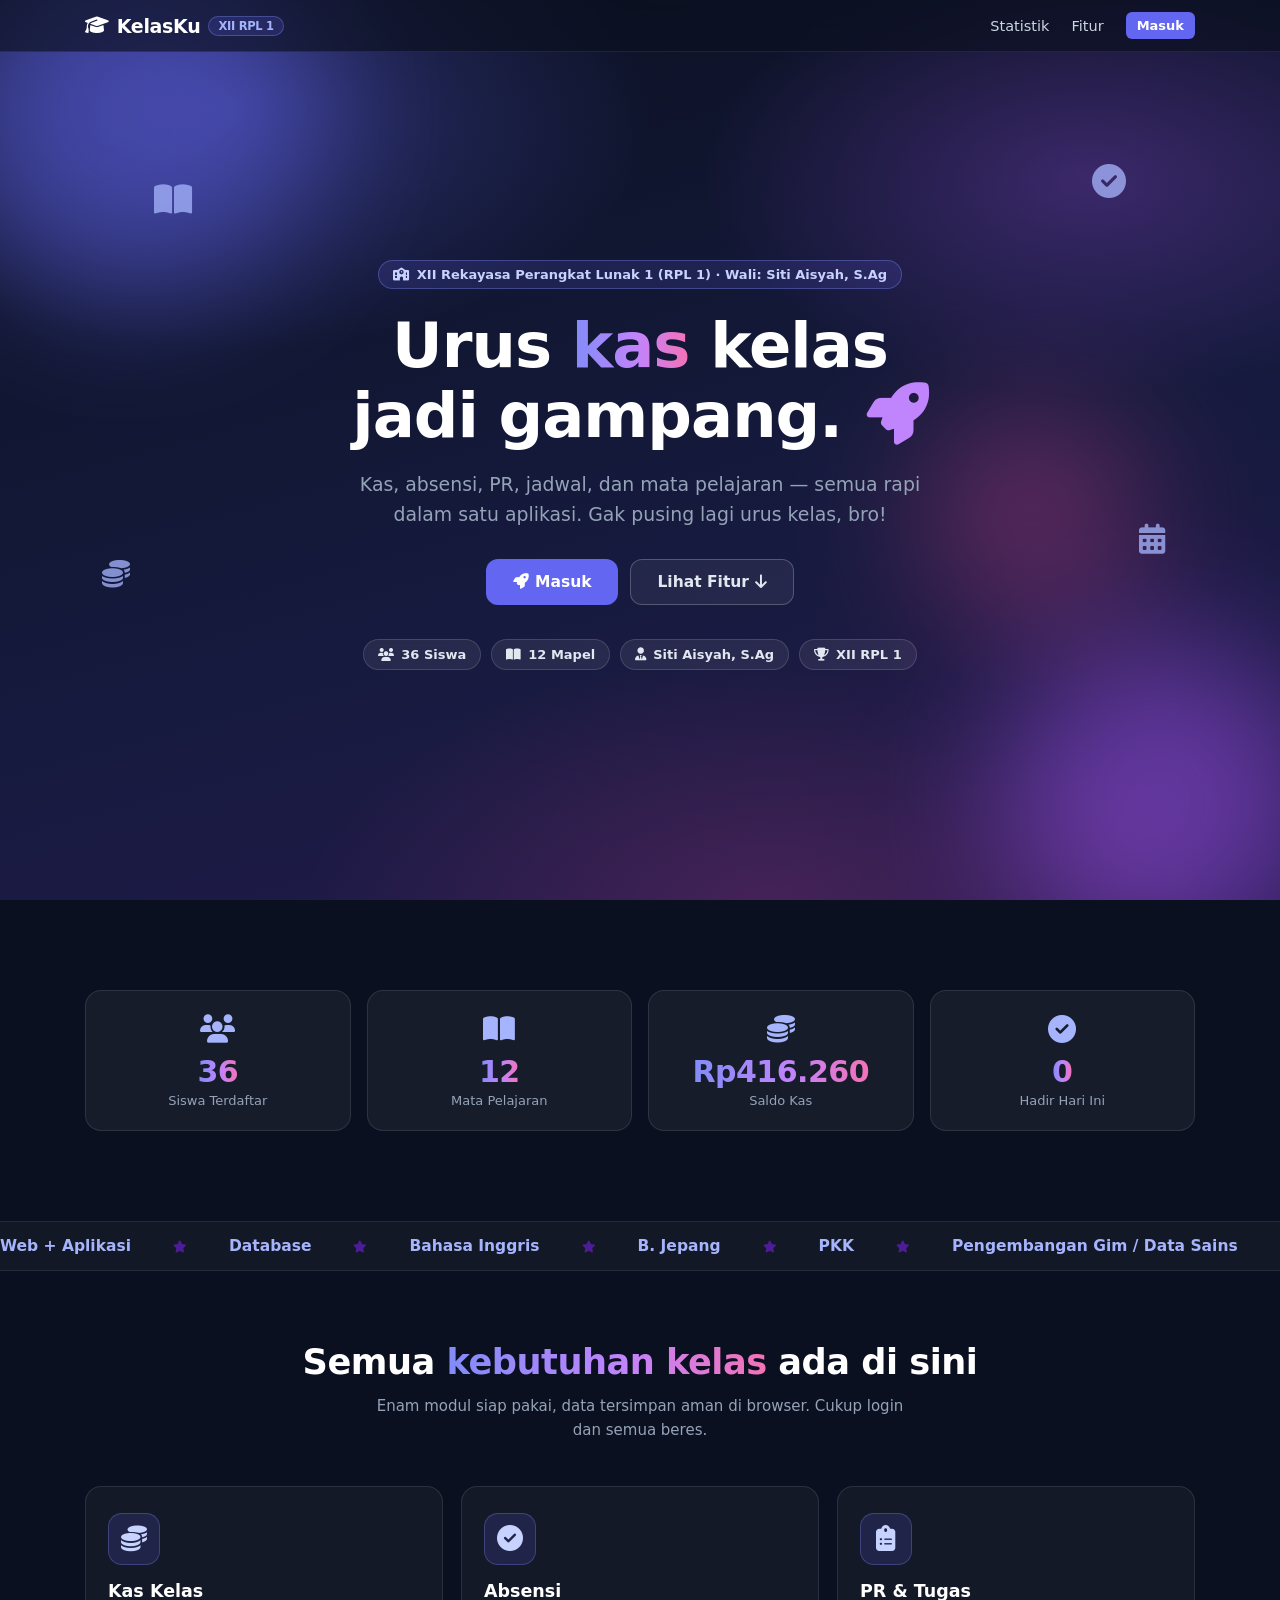
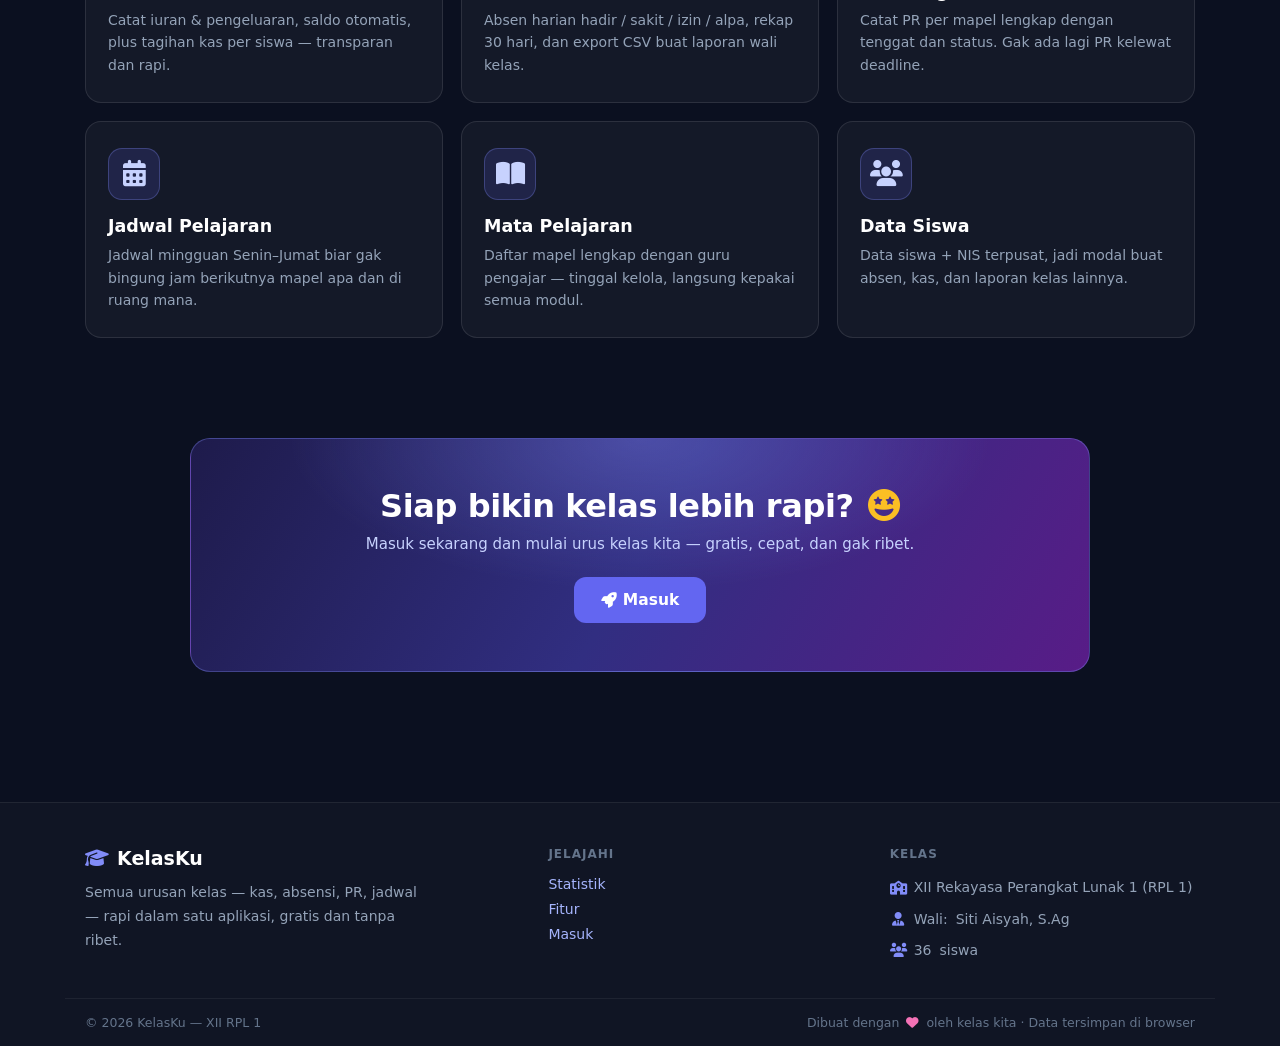
==== index.html @ 649e4c12 "KelasKu" ====
<!DOCTYPE html>
<html lang="id">
<head>
  <meta charset="UTF-8" />
  <meta name="viewport" content="width=device-width, initial-scale=1.0" />
  <title>KelasKu — XII RPL 1</title>
  <link rel="icon" href="data:image/svg+xml,<svg xmlns='http://www.w3.org/2000/svg' viewBox='0 0 640 512'><path fill='%234f46e5' d='M320 32c-8.1 0-16.1 1.4-23.7 4.1L15.8 137.4C6.3 140.9 0 149.9 0 160s6.3 19.1 15.8 22.6l57.9 20.9C57.3 229.3 48 259.8 48 291.9v28.1c0 28.4-10.8 57.7-22.3 80.8-6.5 13-13.9 25.8-22.5 37.6-4.6 6.4-5.1 14.3-1.2 20.9C7.2 473 13.9 480 22.1 480c6.7 0 13.3-3.2 17.5-8.6 11.6-15.2 21.9-31.6 30.6-48.5 8.8-17.1 16-35.5 21.8-54.6l92.4 33.4c11.3 4.1 23.6 6.2 36.1 6.2h.1c12.5 0 24.8-2.1 36.1-6.2l176.2-63.7c7-2.5 11.7-9.2 11.7-16.8v-35.8c0-32-10.8-62.5-21.8-89.1l56.4-20.4C441.7 179.1 448 170.1 448 160s-6.3-19.1-15.8-22.6L343.7 36.1C336.1 33.4 328.1 32 320 32zm49.2 223.1l-81.3 29.4c-8.9 3.2-18.2 4.8-27.9 4.8-9.7 0-19-1.6-27.9-4.8L128 251v-35.8c0-23.3 8.7-49.3 18-66.8l157.5 56.9c5.5 2 11.4 3 17.5 3s12-1 17.5-3L368.9 148.4c9.3 17.5 18 43.5 18 66.8V255.1z'/></svg>" />
  <link rel="stylesheet" href="https://cdnjs.cloudflare.com/ajax/libs/font-awesome/6.5.2/css/all.min.css" />
  <link rel="stylesheet" href="css/style.css" />
  <link rel="stylesheet" href="css/components.css" />
  <link rel="stylesheet" href="css/landing.css" />
</head>
<body>
  <!-- ===== LANDING PAGE ===== -->
  <div id="landingScreen">
    <nav class="lp-nav">
      <div class="lp-nav-inner">
        <a href="#" class="lp-logo"><i class="fa-solid fa-graduation-cap"></i> KelasKu <span>XII RPL 1</span></a>
        <div class="lp-nav-links">
          <a href="#statistik">Statistik</a>
          <a href="#fitur">Fitur</a>
          <button class="btn btn-primary btn-sm" data-buka-login>Masuk</button>
        </div>
        <button class="lp-menu-btn" id="lpMenuBtn"><i class="fa-solid fa-bars"></i></button>
      </div>
      <div class="lp-menu" id="lpMenu">
        <a href="#statistik">Statistik</a>
        <a href="#fitur">Fitur</a>
        <button class="btn btn-primary" data-buka-login>Masuk</button>
      </div>
    </nav>

    <header class="lp-hero">
      <div class="lp-blob lp-blob-1"></div>
      <div class="lp-blob lp-blob-2"></div>
      <div class="lp-blob lp-blob-3"></div>
      <div class="lp-float lp-float-1"><i class="fa-solid fa-book-open"></i></div>
      <div class="lp-float lp-float-2"><i class="fa-solid fa-coins"></i></div>
      <div class="lp-float lp-float-3"><i class="fa-solid fa-circle-check"></i></div>
      <div class="lp-float lp-float-4"><i class="fa-solid fa-calendar-days"></i></div>
      <div class="lp-hero-inner">
        <span class="lp-badge"><i class="fa-solid fa-school"></i> Kelas XII RPL 1 · SMK</span>
        <h1>Urus <span class="lp-grad lp-rot" id="lpRot">kas</span> kelas<br />jadi gampang. <i class="fa-solid fa-rocket"></i></h1>
        <p class="lp-sub">
          Kas, absensi, PR, jadwal, dan mata pelajaran — semua rapi dalam satu aplikasi.
          Gak pusing lagi urus kelas, bro!
        </p>
        <div class="lp-cta">
          <button class="btn btn-primary btn-lg" data-buka-login><i class="fa-solid fa-rocket"></i> Masuk</button>
          <a href="#fitur" class="btn btn-lg lp-ghost-dark">Lihat Fitur <i class="fa-solid fa-arrow-down"></i></a>
        </div>
        <div class="lp-chip-row" id="lpChips"></div>
      </div>
    </header>

    <section class="lp-stats-section" id="statistik">
      <div class="lp-section">
        <div class="lp-stats" id="lpStats">
          <div class="lp-stat reveal" style="--i:0"><div class="lp-stat-icon"><i class="fa-solid fa-users"></i></div><div class="lp-stat-num"><span class="lp-grad" data-counter="siswa">0</span></div><div class="lp-stat-label">Siswa Terdaftar</div></div>
          <div class="lp-stat reveal" style="--i:1"><div class="lp-stat-icon"><i class="fa-solid fa-book-open"></i></div><div class="lp-stat-num"><span class="lp-grad" data-counter="mapel">0</span></div><div class="lp-stat-label">Mata Pelajaran</div></div>
          <div class="lp-stat reveal" style="--i:2"><div class="lp-stat-icon"><i class="fa-solid fa-coins"></i></div><div class="lp-stat-num" id="lpStatKas"><span class="lp-grad" data-counter="kas">0</span></div><div class="lp-stat-label">Saldo Kas</div></div>
          <div class="lp-stat reveal" style="--i:3"><div class="lp-stat-icon"><i class="fa-solid fa-circle-check"></i></div><div class="lp-stat-num"><span class="lp-grad" data-counter="hadir">0</span></div><div class="lp-stat-label">Hadir Hari Ini</div></div>
        </div>
      </div>
    </section>

    <div class="lp-marquee">
      <div class="lp-marquee-track" id="lpMarquee"></div>
    </div>

    <section class="lp-section" id="fitur">
      <h2 class="lp-section-title">Semua <span class="lp-grad">kebutuhan kelas</span> ada di sini</h2>
      <p class="lp-section-sub">Enam modul siap pakai, data tersimpan aman di browser. Cukup login dan semua beres.</p>
      <div class="lp-features">
        <div class="lp-feature reveal" style="--i:0"><div class="lp-feature-icon"><i class="fa-solid fa-coins"></i></div><h3>Kas Kelas</h3><p>Catat iuran &amp; pengeluaran, saldo otomatis, plus tagihan kas per siswa — transparan dan rapi.</p></div>
        <div class="lp-feature reveal" style="--i:1"><div class="lp-feature-icon"><i class="fa-solid fa-circle-check"></i></div><h3>Absensi</h3><p>Absen harian hadir / sakit / izin / alpa, rekap 30 hari, dan export CSV buat laporan wali kelas.</p></div>
        <div class="lp-feature reveal" style="--i:2"><div class="lp-feature-icon"><i class="fa-solid fa-clipboard-list"></i></div><h3>PR &amp; Tugas</h3><p>Catat PR per mapel lengkap dengan tenggat dan status. Gak ada lagi PR kelewat deadline.</p></div>
        <div class="lp-feature reveal" style="--i:3"><div class="lp-feature-icon"><i class="fa-solid fa-calendar-days"></i></div><h3>Jadwal Pelajaran</h3><p>Jadwal mingguan Senin–Jumat biar gak bingung jam berikutnya mapel apa dan di ruang mana.</p></div>
        <div class="lp-feature reveal" style="--i:4"><div class="lp-feature-icon"><i class="fa-solid fa-book-open"></i></div><h3>Mata Pelajaran</h3><p>Daftar mapel lengkap dengan guru pengajar — tinggal kelola, langsung kepakai semua modul.</p></div>
        <div class="lp-feature reveal" style="--i:5"><div class="lp-feature-icon"><i class="fa-solid fa-users"></i></div><h3>Data Siswa</h3><p>Data siswa + NIS terpusat, jadi modal buat absen, kas, dan laporan kelas lainnya.</p></div>
      </div>
    </section>

    <section class="lp-section" style="padding-top: 0">
      <div class="lp-cta-banner reveal">
        <h2>Siap bikin kelas lebih rapi? <i class="fa-solid fa-face-grin-stars"></i></h2>
        <p>Masuk sekarang dan mulai urus kelas kita — gratis, cepat, dan gak ribet.</p>
        <button class="btn btn-primary btn-lg" data-buka-login><i class="fa-solid fa-rocket"></i> Masuk</button>
      </div>
    </section>

    <footer class="lp-footer">
      <div class="lp-footer-grid">
        <div class="lp-footer-brand">
          <div class="lp-footer-logo"><i class="fa-solid fa-graduation-cap"></i> KelasKu</div>
          <p>Semua urusan kelas — kas, absensi, PR, jadwal — rapi dalam satu aplikasi, gratis dan tanpa ribet.</p>
        </div>
        <div class="lp-footer-col">
          <h4>Jelajahi</h4>
          <a href="#statistik">Statistik</a>
          <a href="#fitur">Fitur</a>
          <a href="#" data-buka-login>Masuk</a>
        </div>
        <div class="lp-footer-col">
          <h4>Kelas</h4>
          <span><i class="fa-solid fa-school"></i> <span id="lpFooterKelas">XII RPL 1</span></span>
          <span><i class="fa-solid fa-user-tie"></i> Wali: <span id="lpFooterWali">-</span></span>
          <span><i class="fa-solid fa-users"></i> <span id="lpFooterSiswa">-</span> siswa</span>
        </div>
      </div>
      <div class="lp-footer-bar">
        <span>© 2026 KelasKu — XII RPL 1</span>
        <span>Dibuat dengan <i class="fa-solid fa-heart"></i> oleh kelas kita · Data tersimpan di browser</span>
      </div>
    </footer>
  </div>

  <!-- ===== LOGIN SCREEN ===== -->
  <div id="loginScreen" class="login-screen hidden">
    <div class="login-card">
      <button class="login-close" id="loginClose" title="Kembali"><i class="fa-solid fa-xmark"></i></button>
      <div class="login-logo"><i class="fa-solid fa-graduation-cap"></i></div>
      <h1>KelasKu</h1>
      <p class="login-sub">Aplikasi Kelas</p>
      <span class="login-kelas" id="loginKelas"><i class="fa-solid fa-school"></i> XII RPL 1</span>
      <form id="loginForm">
        <div class="form-group">
          <label for="loginUsername"><i class="fa-solid fa-user"></i> Username</label>
          <input type="text" id="loginUsername" placeholder="Masukkan username" autocomplete="username" required />
        </div>
        <div class="form-group">
          <label for="loginPassword"><i class="fa-solid fa-lock"></i> Password</label>
          <div class="login-field">
            <input type="password" id="loginPassword" placeholder="Masukkan password" autocomplete="current-password" required />
            <button type="button" class="login-toggle" id="loginTogglePass" tabindex="-1" title="Lihat password"><i class="fa-solid fa-eye"></i></button>
          </div>
        </div>
        <button type="submit" class="login-submit" id="loginBtn">
          <i class="fa-solid fa-circle-notch fa-spin hidden" id="loginSpinner"></i>
          <span id="loginBtnText">Masuk</span>
        </button>
        <p id="loginError" class="login-error hidden">
          <i class="fa-solid fa-circle-exclamation"></i>
          <span id="loginErrorText"></span>
        </p>
      </form>
      <div class="login-hint">
        <strong>Akun default:</strong><br />
        Admin &nbsp; <b>admin</b> / <b>admin123</b><br />
        Wali kelas &nbsp; <b>walikelas</b> / <b>walikelas123</b>
      </div>
    </div>
  </div>

  <!-- ===== APP SHELL ===== -->
  <div id="appShell" class="app-shell hidden">
    <aside class="sidebar" id="sidebar">
      <div class="sidebar-head">
        <span class="sidebar-logo"><i class="fa-solid fa-graduation-cap"></i></span>
        <div>
          <div class="sidebar-title">KelasKu</div>
          <div class="sidebar-sub" id="sidebarSub">XII RPL 1</div>
        </div>
      </div>
      <nav class="sidebar-nav" id="sidebarNav">
        <a href="#/dashboard" data-page="dashboard"><i class="fa-solid fa-chart-line"></i> Dashboard</a>
        <a href="#/siswa" data-page="siswa"><i class="fa-solid fa-users"></i> Data Siswa</a>
        <a href="#/absen" data-page="absen"><i class="fa-solid fa-circle-check"></i> Absensi</a>
        <a href="#/kas" data-page="kas"><i class="fa-solid fa-coins"></i> Kas Kelas</a>
        <a href="#/pelajaran" data-page="pelajaran"><i class="fa-solid fa-book-open"></i> Mata Pelajaran</a>
        <a href="#/jadwal" data-page="jadwal"><i class="fa-solid fa-calendar-days"></i> Jadwal</a>
        <a href="#/pr" data-page="pr"><i class="fa-solid fa-clipboard-list"></i> PR &amp; Tugas</a>
      </nav>
      <div class="sidebar-foot">
        <div class="user-chip">
          <span id="userAvatar" class="avatar">A</span>
          <div>
            <div id="userNama" class="user-nama">Admin</div>
            <div id="userRole" class="user-role">admin_guru</div>
          </div>
        </div>
        <button id="logoutBtn" class="btn btn-ghost btn-block">Keluar</button>
      </div>
    </aside>
    <div class="sidebar-backdrop" id="sidebarBackdrop"></div>

    <main class="main">
      <header class="topbar">
        <button id="menuBtn" class="btn btn-icon btn-ghost"><i class="fa-solid fa-bars"></i></button>
        <h2 id="pageTitle">Dashboard</h2>
        <div id="topbarActions" class="topbar-actions"></div>
      </header>
      <div id="pageContent" class="page-content"></div>
    </main>
  </div>

  <!-- ===== MODAL & TOAST ===== -->
  <div id="modalRoot" class="modal-root hidden">
    <div class="modal-backdrop" id="modalBackdrop"></div>
    <div class="modal" id="modalBox"></div>
  </div>
  <div id="toastRoot" class="toast-root"></div>

  <script src="js/utils.js"></script>
  <script src="js/storage.js"></script>
  <script src="js/auth.js"></script>
  <script src="js/siswa.js"></script>
  <script src="js/absen.js"></script>
  <script src="js/kas.js"></script>
  <script src="js/pelajaran.js"></script>
  <script src="js/jadwal.js"></script>
  <script src="js/pr.js"></script>
  <script src="js/app.js"></script>
  <script src="js/landing.js"></script>
</body>
</html>
---- css/style.css ----
/* ===== KelasKu — main styles ===== */
:root {
  color-scheme: dark;
  --bg: #0f1526;
  --surface: #1b2145;
  --border: #2c3460;
  --text: #e2e8f0;
  --text-muted: #94a3b8;
  --primary: #6366f1;
  --primary-hover: #818cf8;
  --primary-soft: rgba(99, 102, 241, 0.16);
  --success: #34d399;
  --success-soft: rgba(16, 185, 129, 0.16);
  --danger: #f87171;
  --danger-soft: rgba(239, 68, 68, 0.16);
  --warning: #fbbf24;
  --warning-soft: rgba(245, 158, 11, 0.16);
  --info-soft: rgba(56, 189, 248, 0.16);
  --radius: 12px;
  --shadow: 0 1px 3px rgba(0, 0, 0, 0.35), 0 4px 14px rgba(0, 0, 0, 0.28);
  --sidebar-w: 250px;
}

* { margin: 0; padding: 0; box-sizing: border-box; }

body {
  font-family: "Segoe UI", system-ui, -apple-system, sans-serif;
  background: var(--bg);
  color: var(--text);
  font-size: 15px;
}

.hidden { display: none !important; }

/* ===== Login — overlay gelap glassmorphism (nyambung landing) ===== */
.login-screen {
  position: fixed;
  inset: 0;
  z-index: 80;
  display: flex;
  align-items: center;
  justify-content: center;
  background: rgba(11, 16, 32, 0.55);
  backdrop-filter: blur(14px);
  -webkit-backdrop-filter: blur(14px);
  padding: 20px;
  overflow-y: auto;
}
.login-card {
  position: relative;
  width: 100%;
  max-width: 420px;
  background: #1b2145;
  border: 1px solid rgba(255, 255, 255, 0.14);
  border-radius: 20px;
  padding: 40px 36px 32px;
  box-shadow: 0 30px 80px rgba(0, 0, 0, 0.5);
  text-align: center;
  color: #e2e8f0;
  animation: login-in 0.3s ease;
}
@keyframes login-in {
  from { opacity: 0; transform: translateY(14px) scale(0.98); }
  to { opacity: 1; transform: translateY(0) scale(1); }
}
.login-logo {
  width: 64px;
  height: 64px;
  margin: 0 auto 16px;
  display: flex;
  align-items: center;
  justify-content: center;
  font-size: 28px;
  color: #fff;
  border-radius: 18px;
  background: linear-gradient(135deg, #6366f1, #a855f7);
  box-shadow: 0 8px 24px rgba(99, 102, 241, 0.4);
}
.login-card h1 {
  margin: 0 0 2px;
  font-size: 27px;
  color: #fff;
  font-weight: 800;
  letter-spacing: -0.5px;
}
.login-sub { color: #94a3b8; margin-bottom: 12px; font-size: 14px; }
.login-kelas {
  display: inline-flex;
  align-items: center;
  gap: 6px;
  font-size: 12.5px;
  font-weight: 600;
  color: #c7d2fe;
  background: rgba(99, 102, 241, 0.15);
  border: 1px solid rgba(129, 140, 248, 0.3);
  padding: 4px 12px;
  border-radius: 999px;
  margin-bottom: 26px;
}
.login-card form { text-align: left; }
.login-card .form-group { margin-bottom: 16px; }
.login-card .form-group label {
  display: flex;
  align-items: center;
  gap: 7px;
  color: #cbd5e1;
  margin-bottom: 7px;
}
.login-card .form-group label i { color: #818cf8; font-size: 12px; width: 14px; }
.login-card .form-group input {
  background: rgba(255, 255, 255, 0.08);
  border: 1px solid rgba(255, 255, 255, 0.16);
  color: #fff;
  padding: 11px 13px;
  border-radius: 10px;
  font-size: 14px;
}
.login-card .form-group input::placeholder { color: #64748b; }
.login-card .form-group input:focus {
  outline: none;
  border-color: #818cf8;
  box-shadow: 0 0 0 3px rgba(129, 140, 248, 0.22);
  background: rgba(255, 255, 255, 0.08);
}
.login-field { position: relative; }
.login-field input { padding-right: 46px; }
.login-toggle {
  position: absolute;
  right: 5px;
  top: 50%;
  transform: translateY(-50%);
  background: transparent;
  border: none;
  color: #64748b;
  cursor: pointer;
  padding: 9px;
  font-size: 15px;
  transition: color 0.15s;
}
.login-toggle:hover { color: #c7d2fe; }
.login-submit {
  width: 100%;
  padding: 12px;
  border: none;
  border-radius: 10px;
  font-size: 15px;
  font-weight: 700;
  font-family: inherit;
  color: #fff;
  cursor: pointer;
  display: inline-flex;
  align-items: center;
  justify-content: center;
  gap: 8px;
  background: linear-gradient(135deg, #6366f1, #8b5cf6 60%, #a855f7);
  box-shadow: 0 8px 24px rgba(99, 102, 241, 0.35);
  transition: transform 0.15s, box-shadow 0.15s, opacity 0.15s;
  margin-top: 4px;
}
.login-submit:hover:not(:disabled) {
  transform: translateY(-1px);
  box-shadow: 0 12px 30px rgba(99, 102, 241, 0.45);
}
.login-submit:disabled { opacity: 0.65; cursor: not-allowed; }
.login-error {
  display: flex;
  align-items: center;
  gap: 8px;
  color: #fca5a5;
  background: rgba(220, 38, 38, 0.12);
  border: 1px solid rgba(248, 113, 113, 0.3);
  font-size: 13px;
  margin-top: 14px;
  padding: 10px 12px;
  border-radius: 10px;
  text-align: left;
}
.login-hint {
  margin-top: 24px;
  font-size: 12.5px;
  color: #a8b3c7;
  background: rgba(255, 255, 255, 0.06);
  border: 1px dashed rgba(255, 255, 255, 0.18);
  border-radius: 10px;
  padding: 12px 14px;
  line-height: 2;
  text-align: left;
}
.login-hint strong { color: #cbd5e1; }
.login-hint b { color: #a5b4fc; font-weight: 600; }

/* ===== Layout ===== */
.app-shell { display: flex; min-height: 100vh; }

.sidebar {
  width: var(--sidebar-w);
  background: var(--surface);
  border-right: 1px solid var(--border);
  display: flex;
  flex-direction: column;
  position: fixed;
  inset: 0 auto 0 0;
  z-index: 40;
}
.sidebar-head {
  display: flex;
  align-items: center;
  gap: 10px;
  padding: 18px 16px;
  border-bottom: 1px solid var(--border);
}
.sidebar-logo { font-size: 28px; color: var(--primary); }
.sidebar-title { font-weight: 700; font-size: 17px; }
.sidebar-sub { font-size: 12px; color: var(--text-muted); }

.sidebar-nav { flex: 1; padding: 12px 10px; overflow-y: auto; }
.sidebar-nav a {
  display: flex;
  align-items: center;
  gap: 10px;
  padding: 10px 12px;
  border-radius: 8px;
  color: var(--text-muted);
  text-decoration: none;
  font-weight: 500;
  margin-bottom: 2px;
}
.sidebar-nav a i { width: 20px; text-align: center; }
.sidebar-nav a:hover { background: var(--bg); color: var(--text); }
.sidebar-nav a.active {
  background: var(--primary-soft);
  color: var(--primary);
  font-weight: 600;
}

.sidebar-foot { padding: 14px; border-top: 1px solid var(--border); }
.user-chip { display: flex; align-items: center; gap: 10px; margin-bottom: 10px; }
.avatar {
  width: 36px; height: 36px;
  border-radius: 50%;
  background: var(--primary);
  color: #fff;
  display: flex;
  align-items: center;
  justify-content: center;
  font-weight: 700;
  flex-shrink: 0;
}
.user-nama { font-weight: 600; font-size: 14px; }
.user-role { font-size: 12px; color: var(--text-muted); }

.main {
  flex: 1;
  margin-left: var(--sidebar-w);
  display: flex;
  flex-direction: column;
  min-width: 0;
}
.topbar {
  display: flex;
  align-items: center;
  gap: 12px;
  padding: 14px 24px;
  background: var(--surface);
  border-bottom: 1px solid var(--border);
  position: sticky;
  top: 0;
  z-index: 30;
}
.topbar h2 { font-size: 19px; flex: 1; }
.topbar-actions { display: flex; gap: 8px; }
#menuBtn { display: none; }

.page-content { padding: 24px; max-width: 1200px; width: 100%; }
.sidebar-backdrop {
  display: none;
  position: fixed;
  inset: 0;
  background: rgba(0, 0, 0, 0.4);
  z-index: 35;
}

/* ===== Responsive ===== */
@media (max-width: 900px) {
  #menuBtn { display: inline-flex; }
  .main { margin-left: 0; }
  .sidebar { transform: translateX(-100%); transition: transform 0.25s ease; }
  .sidebar.open { transform: translateX(0); }
  .sidebar-backdrop.show { display: block; }
  .page-content { padding: 16px; }
}

/* ===== Dashboard ===== */
.dash-welcome {
  display: flex;
  align-items: center;
  justify-content: space-between;
  gap: 14px;
  flex-wrap: wrap;
  background: linear-gradient(120deg, #4f46e5, #7c3aed);
  border-radius: var(--radius);
  padding: 20px 24px;
  margin-bottom: 20px;
  box-shadow: 0 10px 30px rgba(79, 70, 229, 0.25);
}
.dash-welcome h3 { font-size: 19px; margin: 0; color: #fff; }
.dash-welcome h3 strong { color: #fff; }
.dash-welcome h3 i { color: #fbbf24; margin-left: 4px; }
.dash-welcome p {
  margin: 6px 0 0;
  font-size: 13.5px;
  color: #e0e7ff;
  display: flex;
  align-items: center;
  gap: 10px;
  flex-wrap: wrap;
}
.dash-welcome p i { margin-right: 5px; }
.dash-kelas {
  display: inline-flex;
  align-items: center;
  gap: 6px;
  background: rgba(255, 255, 255, 0.14);
  border: 1px solid rgba(255, 255, 255, 0.25);
  padding: 2px 10px;
  border-radius: 999px;
  font-weight: 600;
}
.stat-grid {
  display: grid;
  grid-template-columns: repeat(auto-fit, minmax(200px, 1fr));
  gap: 16px;
  margin-bottom: 24px;
}
.stat-card {
  background: var(--surface);
  border: 1px solid var(--border);
  border-radius: var(--radius);
  padding: 18px;
  box-shadow: var(--shadow);
}
.stat-icon {
  width: 44px;
  height: 44px;
  display: flex;
  align-items: center;
  justify-content: center;
  border-radius: 12px;
  font-size: 20px;
  background: var(--primary-soft);
  color: var(--primary);
  margin-bottom: 12px;
}
.card h3 i { margin-right: 7px; }
.pr-meta i { margin-right: 5px; }
.stat-value { font-size: 26px; font-weight: 700; margin-top: 4px; }
.stat-label { font-size: 13px; color: var(--text-muted); }

.dash-grid {
  display: grid;
  grid-template-columns: repeat(auto-fit, minmax(320px, 1fr));
  gap: 16px;
}

/* ===== Tables ===== */
.table-wrap {
  background: var(--surface);
  border: 1px solid var(--border);
  border-radius: var(--radius);
  overflow-x: auto;
  box-shadow: var(--shadow);
}
table { width: 100%; border-collapse: collapse; min-width: 600px; }
th, td { padding: 11px 14px; text-align: left; border-bottom: 1px solid var(--border); }
th {
  font-size: 12px;
  text-transform: uppercase;
  letter-spacing: 0.4px;
  color: var(--text-muted);
  background: rgba(255, 255, 255, 0.05);
}
tbody tr:last-child td { border-bottom: none; }
tbody tr:hover { background: rgba(255, 255, 255, 0.04); }
.empty-row { text-align: center; color: var(--text-muted); padding: 28px !important; }

/* ===== Badges ===== */
.badge {
  display: inline-block;
  padding: 3px 10px;
  border-radius: 999px;
  font-size: 12px;
  font-weight: 600;
}
.badge-hadir { background: var(--success-soft); color: var(--success); }
.badge-sakit { background: var(--warning-soft); color: var(--warning); }
.badge-izin { background: var(--info-soft); color: #0284c7; }
.badge-alpa { background: var(--danger-soft); color: var(--danger); }
.badge-lunas { background: var(--success-soft); color: var(--success); }
.badge-belum { background: var(--warning-soft); color: var(--warning); }
.badge-selesai { background: var(--success-soft); color: var(--success); }
.badge-belum-selesai { background: var(--warning-soft); color: var(--warning); }
.badge-terlambat { background: var(--danger-soft); color: var(--danger); }

/* ===== Jadwal grid ===== */
.jadwal-grid { display: grid; grid-template-columns: repeat(5, 1fr); gap: 12px; }
.jadwal-day h3 { font-size: 14px; margin-bottom: 8px; color: var(--text-muted); }
.jadwal-item {
  background: var(--surface);
  border: 1px solid var(--border);
  border-left: 4px solid var(--primary);
  border-radius: 8px;
  padding: 10px 12px;
  margin-bottom: 8px;
  font-size: 13.5px;
  box-shadow: var(--shadow);
}
.jadwal-item strong { display: block; font-size: 14px; }
.jadwal-item .jam { color: var(--text-muted); font-size: 12.5px; }
.jadwal-item.jadwal-istirahat {
  border-left-color: #64748b;
  border-style: dashed;
  background: rgba(255, 255, 255, 0.03);
}
.jadwal-item.jadwal-istirahat strong {
  color: var(--text-muted);
  font-weight: 600;
  font-size: 13px;
}
.jadwal-item.jadwal-istirahat strong i { margin-right: 5px; }
.jadwal-guru { display: block; margin-top: 3px; }
.jadwal-guru i { margin-right: 4px; }

/* ===== PR cards ===== */
.pr-grid { display: grid; grid-template-columns: repeat(auto-fill, minmax(300px, 1fr)); gap: 14px; }
.pr-card {
  background: var(--surface);
  border: 1px solid var(--border);
  border-radius: var(--radius);
  padding: 16px;
  box-shadow: var(--shadow);
}
.pr-card h4 { margin-bottom: 4px; }
.pr-meta { font-size: 13px; color: var(--text-muted); margin-bottom: 8px; }
.pr-desc { font-size: 13.5px; margin-bottom: 12px; white-space: pre-wrap; }

@media (max-width: 720px) {
  .jadwal-grid { grid-template-columns: 1fr; }
}
---- css/components.css ----
/* ===== KelasKu — komponen UI (tombol, form, modal, toast, dll) ===== */

/* Tombol */
.btn {
  display: inline-flex;
  align-items: center;
  justify-content: center;
  gap: 6px;
  padding: 9px 16px;
  border-radius: 8px;
  border: 1px solid transparent;
  font-size: 14px;
  font-weight: 600;
  font-family: inherit;
  cursor: pointer;
  transition: background 0.15s, border-color 0.15s, color 0.15s;
  text-decoration: none;
  white-space: nowrap;
}
.btn-primary { background: var(--primary); color: #fff; }
.btn-primary:hover { background: var(--primary-hover); }
.btn-secondary {
  background: var(--surface);
  color: var(--text);
  border-color: var(--border);
}
.btn-secondary:hover { border-color: rgba(255, 255, 255, 0.25); background: rgba(255, 255, 255, 0.06); }
.btn-danger { background: var(--danger); color: #fff; }
.btn-danger:hover { background: #b91c1c; }
.btn-ghost { background: transparent; color: var(--text-muted); border-color: var(--border); }
.btn-ghost:hover { background: var(--bg); color: var(--text); }
.btn-sm { padding: 5px 10px; font-size: 13px; border-radius: 6px; }
.btn-block { width: 100%; }
.btn-icon { padding: 6px 10px; font-size: 16px; line-height: 1; }

/* Form */
.form-group { margin-bottom: 14px; }
.form-group label {
  display: block;
  font-size: 13px;
  font-weight: 600;
  margin-bottom: 5px;
}
.form-group input,
.form-group select,
.form-group textarea {
  width: 100%;
  padding: 9px 12px;
  border: 1px solid var(--border);
  border-radius: 8px;
  font-size: 14px;
  font-family: inherit;
  background: var(--surface);
  color: var(--text);
}
.form-group input:focus,
.form-group select:focus,
.form-group textarea:focus {
  outline: none;
  border-color: var(--primary);
  box-shadow: 0 0 0 3px var(--primary-soft);
}
.form-group textarea { resize: vertical; min-height: 80px; }
.form-row { display: grid; grid-template-columns: 1fr 1fr; gap: 12px; }
.form-hint { font-size: 12px; color: var(--text-muted); margin-top: 4px; }

/* Card & section */
.card {
  background: var(--surface);
  border: 1px solid var(--border);
  border-radius: var(--radius);
  padding: 18px;
  box-shadow: var(--shadow);
}
.card h3 { font-size: 16px; margin-bottom: 12px; }
.section-head {
  display: flex;
  align-items: center;
  justify-content: space-between;
  gap: 12px;
  margin-bottom: 14px;
  flex-wrap: wrap;
}
.section-head h3 { margin-bottom: 0; }

/* Modal */
.modal-root {
  position: fixed;
  inset: 0;
  z-index: 100;
  display: flex;
  align-items: center;
  justify-content: center;
  padding: 16px;
}
.modal-backdrop {
  position: absolute;
  inset: 0;
  background: rgba(15, 23, 42, 0.5);
}
.modal {
  position: relative;
  background: var(--surface);
  border-radius: 14px;
  width: 100%;
  max-width: 480px;
  max-height: 90vh;
  overflow-y: auto;
  padding: 22px;
  box-shadow: 0 20px 50px rgba(0, 0, 0, 0.3);
}
.modal h3 { font-size: 17px; margin-bottom: 16px; }
.modal-actions {
  display: flex;
  justify-content: flex-end;
  gap: 8px;
  margin-top: 20px;
}

/* Toast */
.toast-root {
  position: fixed;
  bottom: 20px;
  right: 20px;
  z-index: 200;
  display: flex;
  flex-direction: column;
  gap: 8px;
}
.toast {
  background: #232b52;
  border: 1px solid var(--border);
  color: var(--text);
  padding: 11px 16px;
  border-radius: 10px;
  font-size: 14px;
  box-shadow: var(--shadow);
  animation: toast-in 0.25s ease;
  max-width: 320px;
}
.toast-success { background: #047857; border-color: #047857; color: #fff; }
.toast-error { background: #b91c1c; border-color: #b91c1c; color: #fff; }
@keyframes toast-in {
  from { opacity: 0; transform: translateY(8px); }
  to { opacity: 1; transform: translateY(0); }
}

/* Toolbar absensi */
.absen-toolbar {
  display: flex;
  align-items: center;
  gap: 10px;
  flex-wrap: wrap;
  margin-bottom: 14px;
}
.absen-toolbar input[type="date"] {
  width: auto;
  background: var(--surface);
  color: var(--text);
  border: 1px solid var(--border);
  border-radius: 8px;
  padding: 8px 10px;
  font-family: inherit;
  font-size: 14px;
}
.absen-select,
.absen-ket {
  padding: 5px 8px;
  border: 1px solid var(--border);
  border-radius: 6px;
  font-family: inherit;
  background: var(--surface);
  color: var(--text);
  font-size: 13.5px;
}

/* Progress bar kas */
.progress {
  height: 10px;
  background: rgba(255, 255, 255, 0.08);
  border-radius: 999px;
  overflow: hidden;
  margin: 8px 0 4px;
}
.progress-bar {
  height: 100%;
  background: var(--primary);
  border-radius: 999px;
  transition: width 0.3s ease;
}

/* ===== Matriks kas mingguan ===== */
.kas-matrix { min-width: 960px; }
.kas-matrix th {
  text-align: center;
  font-size: 10.5px;
  padding: 8px 4px;
  white-space: nowrap;
}
.kas-matrix td.kas-cell { text-align: center; padding: 6px 4px; }
.kas-dot {
  display: inline-flex;
  align-items: center;
  justify-content: center;
  width: 24px;
  height: 24px;
  border-radius: 50%;
  font-size: 11px;
}
.kas-lunas { background: var(--success-soft); color: var(--success); }
.kas-belum { background: var(--danger-soft); color: var(--danger); }
.kas-kosong { background: rgba(255, 255, 255, 0.05); color: var(--text-muted); font-size: 12px; }
.kas-partial { font-size: 11.5px; color: var(--warning); font-weight: 700; white-space: nowrap; }
.kas-matrix td:first-child {
  position: sticky;
  left: 0;
  background: var(--surface);
  min-width: 180px;
  z-index: 1;
}

/* Utilitas teks */
.text-muted { color: var(--text-muted); }
.text-success { color: var(--success); font-weight: 600; }
.text-danger { color: var(--danger); font-weight: 600; }
.text-warning { color: var(--warning); font-weight: 600; }
.mt-16 { margin-top: 16px; }

@media (max-width: 600px) {
  .form-row { grid-template-columns: 1fr; }
  .modal-actions { flex-direction: column-reverse; }
  .modal-actions .btn { width: 100%; }
}
---- css/landing.css ----
/* ===== KelasKu — Landing page ===== */
html { scroll-behavior: smooth; }

#landingScreen {
  min-height: 100vh;
  background: #0b1020;
  color: #e2e8f0;
  font-family: "Segoe UI", system-ui, -apple-system, sans-serif;
}

/* ===== Nav ===== */
.lp-nav {
  position: fixed;
  top: 0; left: 0; right: 0;
  z-index: 60;
  background: rgba(11, 16, 32, 0.65);
  backdrop-filter: blur(14px);
  -webkit-backdrop-filter: blur(14px);
  border-bottom: 1px solid rgba(255, 255, 255, 0.08);
}
.lp-nav-inner {
  max-width: 1150px;
  margin: 0 auto;
  padding: 12px 20px;
  display: flex;
  align-items: center;
  justify-content: space-between;
  gap: 16px;
}
.lp-logo {
  font-size: 19px;
  font-weight: 800;
  color: #fff;
  text-decoration: none;
  display: flex;
  align-items: center;
  gap: 8px;
  letter-spacing: -0.3px;
}
.lp-logo span {
  font-size: 11.5px;
  font-weight: 600;
  color: #a5b4fc;
  background: rgba(99, 102, 241, 0.18);
  border: 1px solid rgba(129, 140, 248, 0.35);
  padding: 2px 9px;
  border-radius: 999px;
}
.lp-nav-links {
  display: flex;
  align-items: center;
  gap: 22px;
}
.lp-nav-links a {
  color: #cbd5e1;
  text-decoration: none;
  font-size: 14.5px;
  font-weight: 500;
  transition: color 0.15s;
}
.lp-nav-links a:hover { color: #fff; }
.lp-menu-btn {
  display: none;
  background: transparent;
  border: 1px solid rgba(255, 255, 255, 0.2);
  color: #fff;
  font-size: 18px;
  border-radius: 8px;
  padding: 5px 11px;
  cursor: pointer;
}
.lp-menu {
  display: none;
  padding: 10px 20px 16px;
  border-top: 1px solid rgba(255, 255, 255, 0.08);
  flex-direction: column;
  gap: 6px;
}
.lp-menu.open { display: flex; }
.lp-menu a {
  color: #cbd5e1;
  text-decoration: none;
  padding: 9px 6px;
  font-weight: 500;
  border-radius: 8px;
}
.lp-menu a:hover { background: rgba(255, 255, 255, 0.06); color: #fff; }

/* ===== Hero ===== */
.lp-hero {
  position: relative;
  min-height: 100vh;
  display: flex;
  align-items: center;
  justify-content: center;
  text-align: center;
  padding: 120px 20px 90px;
  overflow: hidden;
  background:
    radial-gradient(ellipse 55% 45% at 18% 12%, rgba(99, 102, 241, 0.35), transparent 60%),
    radial-gradient(ellipse 50% 40% at 85% 20%, rgba(168, 85, 247, 0.28), transparent 60%),
    radial-gradient(ellipse 60% 45% at 60% 100%, rgba(236, 72, 153, 0.18), transparent 60%),
    linear-gradient(165deg, #0b1020 0%, #151a3d 55%, #241a4d 100%);
}
.lp-blob {
  position: absolute;
  border-radius: 50%;
  filter: blur(70px);
  opacity: 0.5;
  pointer-events: none;
  animation: lp-float 9s ease-in-out infinite;
}
.lp-blob-1 { width: 380px; height: 380px; background: #6366f1; top: -80px; left: -60px; }
.lp-blob-2 { width: 320px; height: 320px; background: #a855f7; bottom: -60px; right: -40px; animation-delay: -3s; }
.lp-blob-3 { width: 220px; height: 220px; background: #ec4899; top: 45%; left: 72%; animation-delay: -6s; opacity: 0.35; }
@keyframes lp-float {
  0%, 100% { transform: translate(0, 0) scale(1); }
  33% { transform: translate(24px, -30px) scale(1.08); }
  66% { transform: translate(-20px, 22px) scale(0.95); }
}
.lp-float {
  position: absolute;
  font-size: 34px;
  color: rgba(165, 180, 252, 0.9);
  opacity: 0.85;
  animation: lp-drift 7s ease-in-out infinite;
  pointer-events: none;
  user-select: none;
}
.lp-float-1 { top: 20%; left: 12%; animation-delay: 0s; }
.lp-float-2 { top: 62%; left: 8%; animation-delay: -2.2s; font-size: 28px; }
.lp-float-3 { top: 18%; right: 12%; animation-delay: -4s; }
.lp-float-4 { top: 58%; right: 9%; animation-delay: -1.4s; font-size: 30px; }
@keyframes lp-drift {
  0%, 100% { transform: translateY(0) rotate(-4deg); }
  50% { transform: translateY(-26px) rotate(6deg); }
}
.lp-hero-inner { position: relative; max-width: 860px; }
.lp-badge {
  display: inline-flex;
  align-items: center;
  gap: 8px;
  font-size: 13px;
  font-weight: 600;
  color: #c7d2fe;
  background: rgba(99, 102, 241, 0.16);
  border: 1px solid rgba(129, 140, 248, 0.35);
  padding: 6px 14px;
  border-radius: 999px;
  margin-bottom: 22px;
}
.lp-hero h1 {
  font-size: clamp(2.1rem, 5.6vw, 3.9rem);
  line-height: 1.12;
  color: #fff;
  font-weight: 800;
  letter-spacing: -1px;
  margin-bottom: 18px;
}
.lp-grad {
  background: linear-gradient(90deg, #818cf8, #c084fc 55%, #f472b6);
  -webkit-background-clip: text;
  background-clip: text;
  -webkit-text-fill-color: transparent;
  color: transparent;
}
.lp-rot { display: inline-block; min-width: 1.2em; }
.lp-sub {
  font-size: clamp(1rem, 2vw, 1.18rem);
  color: #94a3b8;
  max-width: 620px;
  margin: 0 auto 30px;
  line-height: 1.6;
}
.lp-cta {
  display: flex;
  align-items: center;
  justify-content: center;
  gap: 12px;
  flex-wrap: wrap;
  margin-bottom: 34px;
}
.btn-lg { padding: 13px 26px; font-size: 15.5px; border-radius: 12px; }
.lp-ghost-dark {
  background: rgba(255, 255, 255, 0.06);
  color: #e2e8f0;
  border-color: rgba(255, 255, 255, 0.22);
}
.lp-ghost-dark:hover { background: rgba(255, 255, 255, 0.12); color: #fff; }
.lp-chip-row {
  display: flex;
  justify-content: center;
  gap: 10px;
  flex-wrap: wrap;
}
.lp-chip {
  font-size: 13px;
  font-weight: 600;
  color: #e2e8f0;
  background: rgba(255, 255, 255, 0.07);
  border: 1px solid rgba(255, 255, 255, 0.14);
  padding: 7px 14px;
  border-radius: 999px;
  backdrop-filter: blur(6px);
  display: inline-flex;
  align-items: center;
  gap: 7px;
}

/* ===== Stats ===== */
.lp-section { padding: 70px 20px; max-width: 1150px; margin: 0 auto; }
.lp-stats-section { padding-top: 20px; padding-bottom: 20px; }
.lp-stats {
  display: grid;
  grid-template-columns: repeat(auto-fit, minmax(160px, 1fr));
  gap: 16px;
}
.lp-stat {
  background: rgba(255, 255, 255, 0.05);
  border: 1px solid rgba(255, 255, 255, 0.1);
  border-radius: 16px;
  padding: 22px 16px;
  text-align: center;
  transition: transform 0.2s, border-color 0.2s, background 0.2s;
}
.lp-stat:hover {
  transform: translateY(-4px);
  border-color: rgba(129, 140, 248, 0.5);
  background: rgba(99, 102, 241, 0.1);
}
.lp-stat-icon { font-size: 28px; color: #a5b4fc; margin-bottom: 8px; }
.lp-stat-num {
  font-size: 30px;
  font-weight: 800;
  color: #fff;
  letter-spacing: -0.5px;
}
.lp-stat-num .lp-grad { font-size: inherit; }
.lp-stat-label { font-size: 13px; color: #94a3b8; margin-top: 4px; }

/* ===== Marquee ===== */
.lp-marquee {
  overflow: hidden;
  border-top: 1px solid rgba(255, 255, 255, 0.08);
  border-bottom: 1px solid rgba(255, 255, 255, 0.08);
  background: rgba(255, 255, 255, 0.03);
  padding: 15px 0;
}
.lp-marquee-track {
  display: flex;
  gap: 42px;
  width: max-content;
  animation: lp-scroll 28s linear infinite;
}
.lp-marquee:hover .lp-marquee-track { animation-play-state: paused; }
.lp-marquee-track span {
  font-size: 15.5px;
  font-weight: 600;
  color: #a5b4fc;
  white-space: nowrap;
  display: flex;
  align-items: center;
  gap: 42px;
}
.lp-marquee-track span::after {
  content: "\f005";
  font-family: "Font Awesome 6 Free";
  font-weight: 900;
  color: #4c1d95;
  font-size: 12px;
}
@keyframes lp-scroll {
  from { transform: translateX(0); }
  to { transform: translateX(-50%); }
}

/* ===== Fitur ===== */
.lp-section-title {
  text-align: center;
  font-size: clamp(1.5rem, 3.4vw, 2.2rem);
  color: #fff;
  font-weight: 800;
  letter-spacing: -0.5px;
  margin-bottom: 12px;
}
.lp-section-sub {
  text-align: center;
  color: #94a3b8;
  max-width: 540px;
  margin: 0 auto 44px;
  line-height: 1.6;
}
.lp-features {
  display: grid;
  grid-template-columns: repeat(auto-fit, minmax(270px, 1fr));
  gap: 18px;
}
.lp-feature {
  position: relative;
  background: rgba(255, 255, 255, 0.04);
  border: 1px solid rgba(255, 255, 255, 0.1);
  border-radius: 16px;
  padding: 26px 22px;
  overflow: hidden;
  transition: transform 0.22s, border-color 0.22s, background 0.22s;
}
.lp-feature::before {
  content: "";
  position: absolute;
  inset: 0;
  background: radial-gradient(240px circle at var(--mx, 50%) var(--my, 0%), rgba(129, 140, 248, 0.18), transparent 70%);
  opacity: 0;
  transition: opacity 0.25s;
  pointer-events: none;
}
.lp-feature:hover {
  transform: translateY(-6px);
  border-color: rgba(129, 140, 248, 0.55);
  background: rgba(99, 102, 241, 0.08);
}
.lp-feature:hover::before { opacity: 1; }
.lp-feature-icon {
  width: 52px; height: 52px;
  display: flex;
  align-items: center;
  justify-content: center;
  font-size: 26px;
  color: #c7d2fe;
  background: rgba(99, 102, 241, 0.16);
  border: 1px solid rgba(129, 140, 248, 0.3);
  border-radius: 14px;
  margin-bottom: 16px;
  transition: transform 0.22s;
}
.lp-feature:hover .lp-feature-icon { transform: scale(1.1) rotate(-4deg); }
.lp-feature h3 { font-size: 17.5px; color: #fff; margin-bottom: 8px; }
.lp-feature p { font-size: 14px; color: #94a3b8; line-height: 1.6; }

/* ===== CTA banner ===== */
.lp-cta-banner {
  max-width: 900px;
  margin: 30px auto 0;
  border-radius: 20px;
  padding: 48px 28px;
  text-align: center;
  background:
    radial-gradient(ellipse 60% 100% at 50% 0%, rgba(129, 140, 248, 0.35), transparent 65%),
    linear-gradient(120deg, #1e1b4b, #312e81 50%, #581c87);
  border: 1px solid rgba(129, 140, 248, 0.35);
}
.lp-cta-banner h2 {
  font-size: clamp(1.4rem, 3vw, 2rem);
  color: #fff;
  font-weight: 800;
  margin-bottom: 10px;
  letter-spacing: -0.4px;
}
.lp-cta-banner h2 i { color: #fbbf24; margin-left: 4px; }
.lp-hero h1 i { color: #c084fc; margin-left: 4px; }
.lp-cta-banner p { color: #c7d2fe; margin-bottom: 24px; font-size: 15px; }

/* ===== Footer ===== */
/* ===== Footer ===== */
.lp-footer {
  margin-top: 60px;
  border-top: 1px solid rgba(255, 255, 255, 0.07);
  background: rgba(255, 255, 255, 0.02);
  color: #94a3b8;
  font-size: 14px;
}
.lp-footer-grid {
  max-width: 1150px;
  margin: 0 auto;
  padding: 44px 20px 36px;
  display: grid;
  grid-template-columns: 1.4fr 1fr 1fr;
  gap: 36px;
}
.lp-footer-logo {
  font-size: 19px;
  font-weight: 800;
  color: #fff;
  display: flex;
  align-items: center;
  gap: 8px;
  margin-bottom: 12px;
}
.lp-footer-logo i { color: #818cf8; }
.lp-footer-brand p {
  color: #94a3b8;
  line-height: 1.7;
  max-width: 340px;
  margin: 0;
}
.lp-footer-col {
  display: flex;
  flex-direction: column;
  gap: 9px;
}
.lp-footer-col h4 {
  font-size: 12px;
  text-transform: uppercase;
  letter-spacing: 1px;
  color: #64748b;
  margin: 0 0 6px;
}
.lp-footer-col a {
  color: #a5b4fc;
  text-decoration: none;
  transition: color 0.15s;
  width: fit-content;
}
.lp-footer-col a:hover { color: #fff; }
.lp-footer-col span {
  display: flex;
  align-items: center;
  gap: 8px;
  line-height: 1.6;
}
.lp-footer-col span i { color: #818cf8; width: 16px; text-align: center; }
.lp-footer-bar {
  border-top: 1px solid rgba(255, 255, 255, 0.06);
  padding: 16px 20px;
  display: flex;
  align-items: center;
  justify-content: space-between;
  gap: 10px;
  flex-wrap: wrap;
  max-width: 1150px;
  margin: 0 auto;
  font-size: 12.5px;
  color: #64748b;
}
.lp-footer-bar i.fa-heart { color: #f472b6; margin: 0 3px; }
@media (max-width: 760px) {
  .lp-footer-grid { grid-template-columns: 1fr; gap: 26px; padding-top: 36px; }
  .lp-footer-bar { justify-content: center; text-align: center; }
}

/* ===== Reveal animation ===== */
.reveal {
  opacity: 0;
  transform: translateY(26px);
  transition: opacity 0.6s ease, transform 0.6s ease;
}
.reveal.visible { opacity: 1; transform: translateY(0); }
.lp-stats .lp-stat.reveal { transition-delay: calc(var(--i, 0) * 0.08s); }
.lp-features .lp-feature.reveal { transition-delay: calc(var(--i, 0) * 0.07s); }

/* ===== Tombol tutup login ===== */
.login-close {
  position: absolute;
  top: 14px; right: 14px;
  background: rgba(255, 255, 255, 0.12);
  border: 1px solid rgba(255, 255, 255, 0.25);
  color: #fff;
  width: 34px; height: 34px;
  border-radius: 50%;
  font-size: 15px;
  cursor: pointer;
  transition: background 0.15s;
}
.login-close:hover { background: rgba(255, 255, 255, 0.25); }

/* ===== Responsive ===== */
@media (max-width: 760px) {
  .lp-nav-links { display: none; }
  .lp-menu-btn { display: inline-block; }
  .lp-hero { padding-top: 100px; }
  .lp-float { display: none; }
  .lp-cta .btn { width: 100%; max-width: 340px; }
}
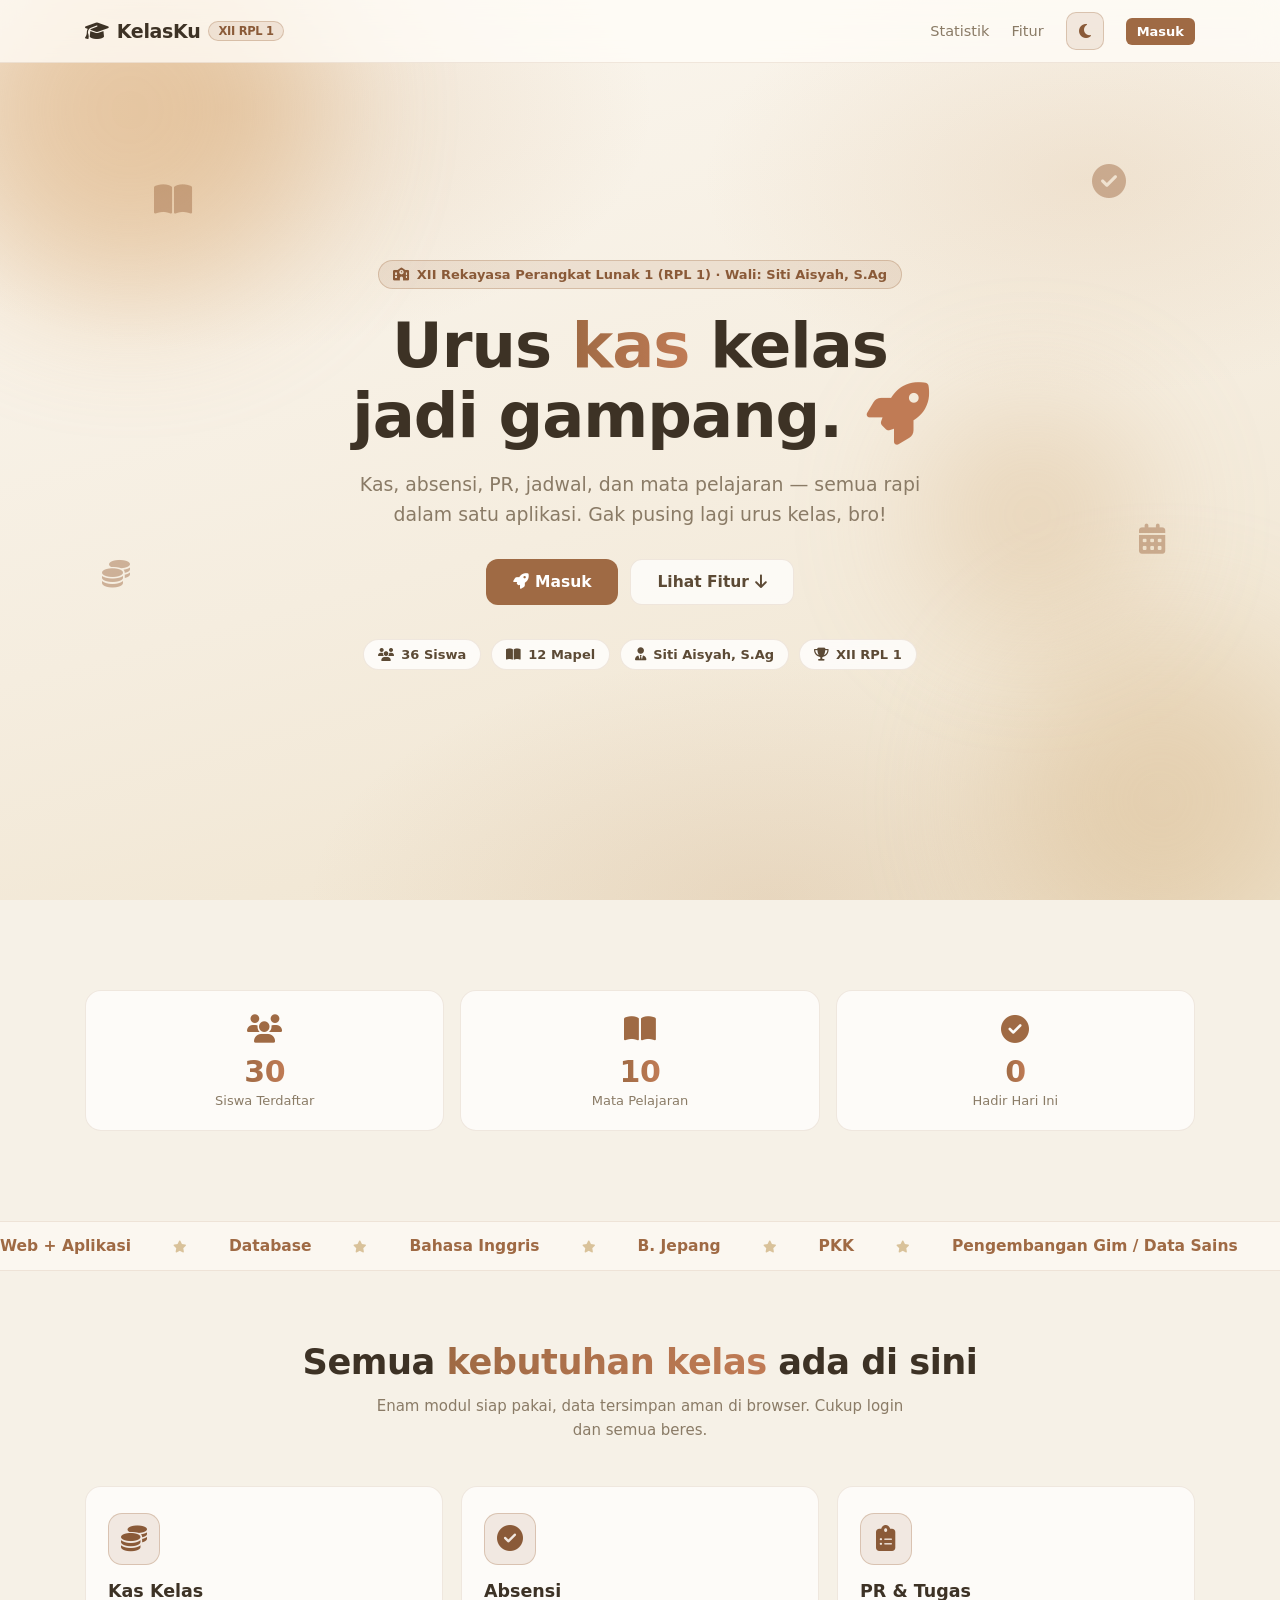
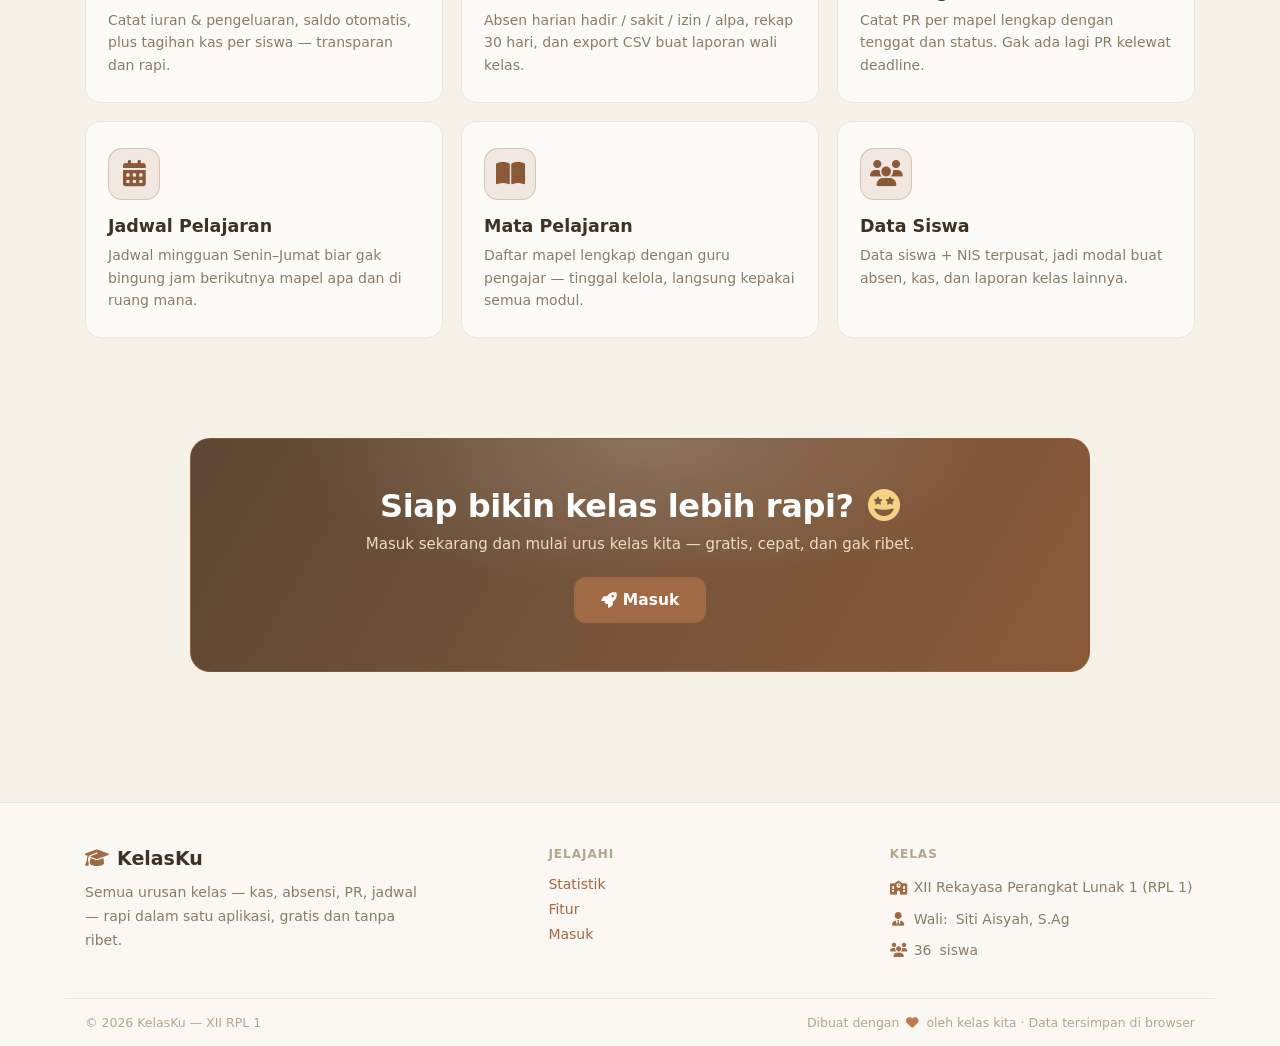
==== commit 7e8a4b79: "perubahan style & penambahan fitur" ====
--- a/index.html
+++ b/index.html
@@ -4,11 +4,21 @@
   <meta charset="UTF-8" />
   <meta name="viewport" content="width=device-width, initial-scale=1.0" />
   <title>KelasKu — XII RPL 1</title>
-  <link rel="icon" href="data:image/svg+xml,<svg xmlns='http://www.w3.org/2000/svg' viewBox='0 0 640 512'><path fill='%234f46e5' d='M320 32c-8.1 0-16.1 1.4-23.7 4.1L15.8 137.4C6.3 140.9 0 149.9 0 160s6.3 19.1 15.8 22.6l57.9 20.9C57.3 229.3 48 259.8 48 291.9v28.1c0 28.4-10.8 57.7-22.3 80.8-6.5 13-13.9 25.8-22.5 37.6-4.6 6.4-5.1 14.3-1.2 20.9C7.2 473 13.9 480 22.1 480c6.7 0 13.3-3.2 17.5-8.6 11.6-15.2 21.9-31.6 30.6-48.5 8.8-17.1 16-35.5 21.8-54.6l92.4 33.4c11.3 4.1 23.6 6.2 36.1 6.2h.1c12.5 0 24.8-2.1 36.1-6.2l176.2-63.7c7-2.5 11.7-9.2 11.7-16.8v-35.8c0-32-10.8-62.5-21.8-89.1l56.4-20.4C441.7 179.1 448 170.1 448 160s-6.3-19.1-15.8-22.6L343.7 36.1C336.1 33.4 328.1 32 320 32zm49.2 223.1l-81.3 29.4c-8.9 3.2-18.2 4.8-27.9 4.8-9.7 0-19-1.6-27.9-4.8L128 251v-35.8c0-23.3 8.7-49.3 18-66.8l157.5 56.9c5.5 2 11.4 3 17.5 3s12-1 17.5-3L368.9 148.4c9.3 17.5 18 43.5 18 66.8V255.1z'/></svg>" />
+  <link rel="icon" href="data:image/svg+xml,<svg xmlns='http://www.w3.org/2000/svg' viewBox='0 0 640 512'><path fill='%239f6a44' d='M320 32c-8.1 0-16.1 1.4-23.7 4.1L15.8 137.4C6.3 140.9 0 149.9 0 160s6.3 19.1 15.8 22.6l57.9 20.9C57.3 229.3 48 259.8 48 291.9v28.1c0 28.4-10.8 57.7-22.3 80.8-6.5 13-13.9 25.8-22.5 37.6-4.6 6.4-5.1 14.3-1.2 20.9C7.2 473 13.9 480 22.1 480c6.7 0 13.3-3.2 17.5-8.6 11.6-15.2 21.9-31.6 30.6-48.5 8.8-17.1 16-35.5 21.8-54.6l92.4 33.4c11.3 4.1 23.6 6.2 36.1 6.2h.1c12.5 0 24.8-2.1 36.1-6.2l176.2-63.7c7-2.5 11.7-9.2 11.7-16.8v-35.8c0-32-10.8-62.5-21.8-89.1l56.4-20.4C441.7 179.1 448 170.1 448 160s-6.3-19.1-15.8-22.6L343.7 36.1C336.1 33.4 328.1 32 320 32zm49.2 223.1l-81.3 29.4c-8.9 3.2-18.2 4.8-27.9 4.8-9.7 0-19-1.6-27.9-4.8L128 251v-35.8c0-23.3 8.7-49.3 18-66.8l157.5 56.9c5.5 2 11.4 3 17.5 3s12-1 17.5-3L368.9 148.4c9.3 17.5 18 43.5 18 66.8V255.1z'/></svg>" />
   <link rel="stylesheet" href="https://cdnjs.cloudflare.com/ajax/libs/font-awesome/6.5.2/css/all.min.css" />
   <link rel="stylesheet" href="css/style.css" />
   <link rel="stylesheet" href="css/components.css" />
   <link rel="stylesheet" href="css/landing.css" />
+  <script>
+    /* Terapkan tema tersimpan / preferensi sistem SEBELUM render biar gak kedip */
+    (function () {
+      try {
+        var t = localStorage.getItem("kelas_theme");
+        if (!t) t = window.matchMedia && window.matchMedia("(prefers-color-scheme: dark)").matches ? "dark" : "light";
+        if (t === "dark") document.documentElement.setAttribute("data-theme", "dark");
+      } catch (e) {}
+    })();
+  </script>
 </head>
 <body>
   <!-- ===== LANDING PAGE ===== -->
@@ -19,6 +29,7 @@
         <div class="lp-nav-links">
           <a href="#statistik">Statistik</a>
           <a href="#fitur">Fitur</a>
+          <button class="theme-btn" data-tema-toggle title="Mode gelap"><i class="fa-solid fa-moon"></i></button>
           <button class="btn btn-primary btn-sm" data-buka-login>Masuk</button>
         </div>
         <button class="lp-menu-btn" id="lpMenuBtn"><i class="fa-solid fa-bars"></i></button>
@@ -26,6 +37,7 @@
       <div class="lp-menu" id="lpMenu">
         <a href="#statistik">Statistik</a>
         <a href="#fitur">Fitur</a>
+        <button class="theme-btn" data-tema-toggle title="Mode gelap"><i class="fa-solid fa-moon"></i></button>
         <button class="btn btn-primary" data-buka-login>Masuk</button>
       </div>
     </nav>
@@ -58,8 +70,7 @@
         <div class="lp-stats" id="lpStats">
           <div class="lp-stat reveal" style="--i:0"><div class="lp-stat-icon"><i class="fa-solid fa-users"></i></div><div class="lp-stat-num"><span class="lp-grad" data-counter="siswa">0</span></div><div class="lp-stat-label">Siswa Terdaftar</div></div>
           <div class="lp-stat reveal" style="--i:1"><div class="lp-stat-icon"><i class="fa-solid fa-book-open"></i></div><div class="lp-stat-num"><span class="lp-grad" data-counter="mapel">0</span></div><div class="lp-stat-label">Mata Pelajaran</div></div>
-          <div class="lp-stat reveal" style="--i:2"><div class="lp-stat-icon"><i class="fa-solid fa-coins"></i></div><div class="lp-stat-num" id="lpStatKas"><span class="lp-grad" data-counter="kas">0</span></div><div class="lp-stat-label">Saldo Kas</div></div>
-          <div class="lp-stat reveal" style="--i:3"><div class="lp-stat-icon"><i class="fa-solid fa-circle-check"></i></div><div class="lp-stat-num"><span class="lp-grad" data-counter="hadir">0</span></div><div class="lp-stat-label">Hadir Hari Ini</div></div>
+          <div class="lp-stat reveal" style="--i:2"><div class="lp-stat-icon"><i class="fa-solid fa-circle-check"></i></div><div class="lp-stat-num"><span class="lp-grad" data-counter="hadir">0</span></div><div class="lp-stat-label">Hadir Hari Ini</div></div>
         </div>
       </div>
     </section>
@@ -188,7 +199,10 @@
       <header class="topbar">
         <button id="menuBtn" class="btn btn-icon btn-ghost"><i class="fa-solid fa-bars"></i></button>
         <h2 id="pageTitle">Dashboard</h2>
-        <div id="topbarActions" class="topbar-actions"></div>
+        <div class="topbar-actions">
+          <button class="theme-btn" data-tema-toggle title="Mode gelap"><i class="fa-solid fa-moon"></i></button>
+          <div id="topbarActions"></div>
+        </div>
       </header>
       <div id="pageContent" class="page-content"></div>
     </main>
--- a/css/style.css
+++ b/css/style.css
@@ -1,24 +1,133 @@
-/* ===== KelasKu — main styles ===== */
+/* ===== KelasKu — main styles (tema cream profesional, terang + gelap) ===== */
 :root {
+  color-scheme: light;
+  /* dasar */
+  --bg: #f6f1e7;
+  --surface: #ffffff;
+  --surface-2: #fffdf9;
+  --border: #e6dcc9;
+  --text: #3d3225;
+  --text-med: #5c4a35;
+  --text-muted: #8a7b66;
+  --text-soft: #b3a58c;
+  --on-primary: #ffffff;
+  /* aksen caramel */
+  --primary: #9f6a44;
+  --primary-hover: #85552f;
+  --primary-deep: #8a5a38;
+  --accent2: #c07b55;
+  --primary-soft: rgba(159, 106, 68, 0.13);
+  --primary-border: rgba(159, 106, 68, 0.3);
+  --primary-border-soft: rgba(159, 106, 68, 0.14);
+  --primary-border-strong: rgba(159, 106, 68, 0.45);
+  /* semantik */
+  --success: #2f8f5b;
+  --success-soft: rgba(47, 143, 91, 0.14);
+  --danger: #c2453d;
+  --danger-hover: #a63a33;
+  --danger-soft: rgba(194, 69, 61, 0.12);
+  --danger-border: rgba(194, 69, 61, 0.3);
+  --warning: #b7791f;
+  --warning-soft: rgba(183, 121, 31, 0.14);
+  --info: #0e7490;
+  --info-soft: rgba(14, 116, 144, 0.13);
+  /* gradien */
+  --grad-primary: linear-gradient(135deg, #8a5a38, #a9744f 60%, #b8865f);
+  --grad-text: linear-gradient(90deg, #9f6a44, #c07b55);
+  --grad-welcome: linear-gradient(120deg, #7a5636, #9c6b48);
+  --welcome-text: #f0e4d2;
+  --welcome-accent: #f6d186;
+  /* landing khusus */
+  --nav-bg: rgba(255, 253, 248, 0.78);
+  --card-glass: rgba(255, 255, 255, 0.72);
+  --chip-bg: rgba(255, 255, 255, 0.78);
+  --ghost-bg: rgba(255, 255, 255, 0.72);
+  --marquee-bg: #fbf7f0;
+  --footer-bg: rgba(255, 255, 255, 0.55);
+  --input-bg: #faf6ee;
+  --th-bg: #faf6ee;
+  --row-hover: rgba(159, 106, 68, 0.05);
+  --spotlight: rgba(159, 106, 68, 0.12);
+  --float-color: rgba(159, 106, 68, 0.55);
+  --star-color: #d9c29a;
+  --blob-1: #d9a468;
+  --blob-2: #d6b587;
+  --blob-3: #c99a5f;
+  --hero-bg:
+    radial-gradient(ellipse 55% 45% at 18% 12%, rgba(201, 155, 106, 0.26), transparent 60%),
+    radial-gradient(ellipse 50% 40% at 85% 20%, rgba(214, 178, 137, 0.24), transparent 60%),
+    radial-gradient(ellipse 60% 45% at 60% 100%, rgba(190, 146, 102, 0.18), transparent 60%),
+    linear-gradient(165deg, #fbf7f0 0%, #f5eddf 55%, #efe3cd 100%);
+  /* lapisan & bayangan */
+  --backdrop: rgba(60, 45, 25, 0.4);
+  --login-overlay: rgba(246, 241, 231, 0.6);
+  --shadow: 0 1px 2px rgba(92, 62, 32, 0.05), 0 4px 14px rgba(92, 62, 32, 0.07);
+  --shadow-lg: 0 30px 80px rgba(92, 62, 32, 0.18);
+  --shadow-primary: 0 8px 24px rgba(159, 106, 68, 0.3);
+  --shadow-welcome: 0 10px 30px rgba(122, 86, 54, 0.22);
+  --radius: 12px;
+  --sidebar-w: 250px;
+}
+
+/* ===== Tema gelap — warm dark, senada brand cream ===== */
+[data-theme="dark"] {
   color-scheme: dark;
-  --bg: #0f1526;
-  --surface: #1b2145;
-  --border: #2c3460;
-  --text: #e2e8f0;
-  --text-muted: #94a3b8;
-  --primary: #6366f1;
-  --primary-hover: #818cf8;
-  --primary-soft: rgba(99, 102, 241, 0.16);
-  --success: #34d399;
-  --success-soft: rgba(16, 185, 129, 0.16);
-  --danger: #f87171;
-  --danger-soft: rgba(239, 68, 68, 0.16);
-  --warning: #fbbf24;
-  --warning-soft: rgba(245, 158, 11, 0.16);
-  --info-soft: rgba(56, 189, 248, 0.16);
-  --radius: 12px;
-  --shadow: 0 1px 3px rgba(0, 0, 0, 0.35), 0 4px 14px rgba(0, 0, 0, 0.28);
-  --sidebar-w: 250px;
+  --bg: #17130e;
+  --surface: #201a12;
+  --surface-2: #2a2218;
+  --border: #3a3023;
+  --text: #f0e7d8;
+  --text-med: #d8cbb4;
+  --text-muted: #a2937a;
+  --text-soft: #7d6f58;
+  --on-primary: #ffffff;
+  --primary: #d19a63;
+  --primary-hover: #ddab77;
+  --primary-deep: #c98d5c;
+  --accent2: #e8b98a;
+  --primary-soft: rgba(209, 154, 99, 0.16);
+  --primary-border: rgba(209, 154, 99, 0.38);
+  --primary-border-soft: rgba(209, 154, 99, 0.16);
+  --primary-border-strong: rgba(209, 154, 99, 0.55);
+  --success: #58b980;
+  --success-soft: rgba(88, 185, 128, 0.16);
+  --danger: #e07064;
+  --danger-hover: #cf5b4f;
+  --danger-soft: rgba(224, 112, 100, 0.16);
+  --danger-border: rgba(224, 112, 100, 0.38);
+  --warning: #d9a044;
+  --warning-soft: rgba(217, 160, 68, 0.16);
+  --info: #4cc3d6;
+  --info-soft: rgba(76, 195, 214, 0.16);
+  --grad-primary: linear-gradient(135deg, #b07a50, #c98d5c 60%, #d9a46e);
+  --grad-text: linear-gradient(90deg, #d9a46e, #e8b98a);
+  --grad-welcome: linear-gradient(120deg, #3d2e1c, #5d442c);
+  --nav-bg: rgba(23, 19, 14, 0.82);
+  --card-glass: rgba(255, 255, 255, 0.045);
+  --chip-bg: rgba(255, 255, 255, 0.06);
+  --ghost-bg: rgba(255, 255, 255, 0.05);
+  --marquee-bg: #1b1610;
+  --footer-bg: rgba(255, 255, 255, 0.03);
+  --input-bg: #262016;
+  --th-bg: #262016;
+  --row-hover: rgba(209, 154, 99, 0.07);
+  --spotlight: rgba(209, 154, 99, 0.1);
+  --float-color: rgba(209, 154, 99, 0.5);
+  --star-color: #6b5433;
+  --blob-1: #6e5331;
+  --blob-2: #5d4830;
+  --blob-3: #7a5a35;
+  --hero-bg:
+    radial-gradient(ellipse 55% 45% at 18% 12%, rgba(209, 154, 99, 0.13), transparent 60%),
+    radial-gradient(ellipse 50% 40% at 85% 20%, rgba(181, 140, 92, 0.11), transparent 60%),
+    radial-gradient(ellipse 60% 45% at 60% 100%, rgba(148, 112, 66, 0.1), transparent 60%),
+    linear-gradient(165deg, #1e1812 0%, #1a1510 55%, #16120d 100%);
+  --backdrop: rgba(0, 0, 0, 0.55);
+  --login-overlay: rgba(23, 19, 14, 0.72);
+  --shadow: 0 1px 2px rgba(0, 0, 0, 0.25), 0 4px 14px rgba(0, 0, 0, 0.3);
+  --shadow-lg: 0 30px 80px rgba(0, 0, 0, 0.5);
+  --shadow-primary: 0 8px 24px rgba(0, 0, 0, 0.35);
+  --shadow-welcome: 0 10px 30px rgba(0, 0, 0, 0.4);
 }
 
 * { margin: 0; padding: 0; box-sizing: border-box; }
@@ -32,7 +141,30 @@
 
 .hidden { display: none !important; }
 
-/* ===== Login — overlay gelap glassmorphism (nyambung landing) ===== */
+/* ===== Tombol toggle tema (dipakai di nav landing & topbar app) ===== */
+.theme-btn {
+  display: inline-flex;
+  align-items: center;
+  justify-content: center;
+  width: 38px;
+  height: 38px;
+  border-radius: 10px;
+  border: 1px solid var(--primary-border);
+  background: var(--primary-soft);
+  color: var(--primary-deep);
+  font-size: 16px;
+  cursor: pointer;
+  transition: background 0.15s, color 0.15s, border-color 0.15s, transform 0.15s;
+}
+.theme-btn:hover {
+  background: var(--primary-border-soft);
+  color: var(--primary);
+  transform: translateY(-1px);
+}
+.theme-btn i { transition: transform 0.25s ease; }
+.theme-btn:hover i { transform: rotate(20deg) scale(1.1); }
+
+/* ===== Login — overlay (nyambung landing, terang & gelap) ===== */
 .login-screen {
   position: fixed;
   inset: 0;
@@ -40,7 +172,7 @@
   display: flex;
   align-items: center;
   justify-content: center;
-  background: rgba(11, 16, 32, 0.55);
+  background: var(--login-overlay);
   backdrop-filter: blur(14px);
   -webkit-backdrop-filter: blur(14px);
   padding: 20px;
@@ -50,13 +182,13 @@
   position: relative;
   width: 100%;
   max-width: 420px;
-  background: #1b2145;
-  border: 1px solid rgba(255, 255, 255, 0.14);
+  background: var(--surface);
+  border: 1px solid var(--primary-border-soft);
   border-radius: 20px;
   padding: 40px 36px 32px;
-  box-shadow: 0 30px 80px rgba(0, 0, 0, 0.5);
+  box-shadow: var(--shadow-lg);
   text-align: center;
-  color: #e2e8f0;
+  color: var(--text);
   animation: login-in 0.3s ease;
 }
 @keyframes login-in {
@@ -71,28 +203,28 @@
   align-items: center;
   justify-content: center;
   font-size: 28px;
-  color: #fff;
+  color: var(--on-primary);
   border-radius: 18px;
-  background: linear-gradient(135deg, #6366f1, #a855f7);
-  box-shadow: 0 8px 24px rgba(99, 102, 241, 0.4);
+  background: var(--grad-primary);
+  box-shadow: var(--shadow-primary);
 }
 .login-card h1 {
   margin: 0 0 2px;
   font-size: 27px;
-  color: #fff;
+  color: var(--text);
   font-weight: 800;
   letter-spacing: -0.5px;
 }
-.login-sub { color: #94a3b8; margin-bottom: 12px; font-size: 14px; }
+.login-sub { color: var(--text-muted); margin-bottom: 12px; font-size: 14px; }
 .login-kelas {
   display: inline-flex;
   align-items: center;
   gap: 6px;
   font-size: 12.5px;
   font-weight: 600;
-  color: #c7d2fe;
-  background: rgba(99, 102, 241, 0.15);
-  border: 1px solid rgba(129, 140, 248, 0.3);
+  color: var(--primary-deep);
+  background: var(--primary-soft);
+  border: 1px solid var(--primary-border);
   padding: 4px 12px;
   border-radius: 999px;
   margin-bottom: 26px;
@@ -103,24 +235,24 @@
   display: flex;
   align-items: center;
   gap: 7px;
-  color: #cbd5e1;
+  color: var(--text-med);
   margin-bottom: 7px;
 }
-.login-card .form-group label i { color: #818cf8; font-size: 12px; width: 14px; }
+.login-card .form-group label i { color: var(--primary); font-size: 12px; width: 14px; }
 .login-card .form-group input {
-  background: rgba(255, 255, 255, 0.08);
-  border: 1px solid rgba(255, 255, 255, 0.16);
-  color: #fff;
+  background: var(--input-bg);
+  border: 1px solid var(--border);
+  color: var(--text);
   padding: 11px 13px;
   border-radius: 10px;
   font-size: 14px;
 }
-.login-card .form-group input::placeholder { color: #64748b; }
+.login-card .form-group input::placeholder { color: var(--text-soft); }
 .login-card .form-group input:focus {
   outline: none;
-  border-color: #818cf8;
-  box-shadow: 0 0 0 3px rgba(129, 140, 248, 0.22);
-  background: rgba(255, 255, 255, 0.08);
+  border-color: var(--primary);
+  box-shadow: 0 0 0 3px var(--primary-soft);
+  background: var(--surface-2);
 }
 .login-field { position: relative; }
 .login-field input { padding-right: 46px; }
@@ -131,13 +263,13 @@
   transform: translateY(-50%);
   background: transparent;
   border: none;
-  color: #64748b;
+  color: var(--text-soft);
   cursor: pointer;
   padding: 9px;
   font-size: 15px;
   transition: color 0.15s;
 }
-.login-toggle:hover { color: #c7d2fe; }
+.login-toggle:hover { color: var(--primary-deep); }
 .login-submit {
   width: 100%;
   padding: 12px;
@@ -146,29 +278,29 @@
   font-size: 15px;
   font-weight: 700;
   font-family: inherit;
-  color: #fff;
+  color: var(--on-primary);
   cursor: pointer;
   display: inline-flex;
   align-items: center;
   justify-content: center;
   gap: 8px;
-  background: linear-gradient(135deg, #6366f1, #8b5cf6 60%, #a855f7);
-  box-shadow: 0 8px 24px rgba(99, 102, 241, 0.35);
+  background: var(--grad-primary);
+  box-shadow: var(--shadow-primary);
   transition: transform 0.15s, box-shadow 0.15s, opacity 0.15s;
   margin-top: 4px;
 }
 .login-submit:hover:not(:disabled) {
   transform: translateY(-1px);
-  box-shadow: 0 12px 30px rgba(99, 102, 241, 0.45);
+  box-shadow: var(--shadow-primary);
 }
 .login-submit:disabled { opacity: 0.65; cursor: not-allowed; }
 .login-error {
   display: flex;
   align-items: center;
   gap: 8px;
-  color: #fca5a5;
-  background: rgba(220, 38, 38, 0.12);
-  border: 1px solid rgba(248, 113, 113, 0.3);
+  color: var(--danger);
+  background: var(--danger-soft);
+  border: 1px solid var(--danger-border);
   font-size: 13px;
   margin-top: 14px;
   padding: 10px 12px;
@@ -178,16 +310,16 @@
 .login-hint {
   margin-top: 24px;
   font-size: 12.5px;
-  color: #a8b3c7;
-  background: rgba(255, 255, 255, 0.06);
-  border: 1px dashed rgba(255, 255, 255, 0.18);
+  color: var(--text-muted);
+  background: var(--input-bg);
+  border: 1px dashed var(--primary-border);
   border-radius: 10px;
   padding: 12px 14px;
   line-height: 2;
   text-align: left;
 }
-.login-hint strong { color: #cbd5e1; }
-.login-hint b { color: #a5b4fc; font-weight: 600; }
+.login-hint strong { color: var(--text-med); }
+.login-hint b { color: var(--primary-deep); font-weight: 600; }
 
 /* ===== Layout ===== */
 .app-shell { display: flex; min-height: 100vh; }
@@ -239,7 +371,7 @@
   width: 36px; height: 36px;
   border-radius: 50%;
   background: var(--primary);
-  color: #fff;
+  color: var(--on-primary);
   display: flex;
   align-items: center;
   justify-content: center;
@@ -268,7 +400,7 @@
   z-index: 30;
 }
 .topbar h2 { font-size: 19px; flex: 1; }
-.topbar-actions { display: flex; gap: 8px; }
+.topbar-actions { display: flex; gap: 8px; align-items: center; }
 #menuBtn { display: none; }
 
 .page-content { padding: 24px; max-width: 1200px; width: 100%; }
@@ -276,7 +408,7 @@
   display: none;
   position: fixed;
   inset: 0;
-  background: rgba(0, 0, 0, 0.4);
+  background: var(--backdrop);
   z-index: 35;
 }
 
@@ -297,19 +429,19 @@
   justify-content: space-between;
   gap: 14px;
   flex-wrap: wrap;
-  background: linear-gradient(120deg, #4f46e5, #7c3aed);
+  background: var(--grad-welcome);
   border-radius: var(--radius);
   padding: 20px 24px;
   margin-bottom: 20px;
-  box-shadow: 0 10px 30px rgba(79, 70, 229, 0.25);
+  box-shadow: var(--shadow-welcome);
 }
 .dash-welcome h3 { font-size: 19px; margin: 0; color: #fff; }
 .dash-welcome h3 strong { color: #fff; }
-.dash-welcome h3 i { color: #fbbf24; margin-left: 4px; }
+.dash-welcome h3 i { color: var(--welcome-accent); margin-left: 4px; }
 .dash-welcome p {
   margin: 6px 0 0;
   font-size: 13.5px;
-  color: #e0e7ff;
+  color: var(--welcome-text);
   display: flex;
   align-items: center;
   gap: 10px;
@@ -320,8 +452,8 @@
   display: inline-flex;
   align-items: center;
   gap: 6px;
-  background: rgba(255, 255, 255, 0.14);
-  border: 1px solid rgba(255, 255, 255, 0.25);
+  background: rgba(255, 255, 255, 0.16);
+  border: 1px solid rgba(255, 255, 255, 0.28);
   padding: 2px 10px;
   border-radius: 999px;
   font-weight: 600;
@@ -377,10 +509,10 @@
   text-transform: uppercase;
   letter-spacing: 0.4px;
   color: var(--text-muted);
-  background: rgba(255, 255, 255, 0.05);
+  background: var(--th-bg);
 }
 tbody tr:last-child td { border-bottom: none; }
-tbody tr:hover { background: rgba(255, 255, 255, 0.04); }
+tbody tr:hover { background: var(--row-hover); }
 .empty-row { text-align: center; color: var(--text-muted); padding: 28px !important; }
 
 /* ===== Badges ===== */
@@ -393,7 +525,7 @@
 }
 .badge-hadir { background: var(--success-soft); color: var(--success); }
 .badge-sakit { background: var(--warning-soft); color: var(--warning); }
-.badge-izin { background: var(--info-soft); color: #0284c7; }
+.badge-izin { background: var(--info-soft); color: var(--info); }
 .badge-alpa { background: var(--danger-soft); color: var(--danger); }
 .badge-lunas { background: var(--success-soft); color: var(--success); }
 .badge-belum { background: var(--warning-soft); color: var(--warning); }
@@ -417,9 +549,9 @@
 .jadwal-item strong { display: block; font-size: 14px; }
 .jadwal-item .jam { color: var(--text-muted); font-size: 12.5px; }
 .jadwal-item.jadwal-istirahat {
-  border-left-color: #64748b;
+  border-left-color: var(--text-soft);
   border-style: dashed;
-  background: rgba(255, 255, 255, 0.03);
+  background: var(--th-bg);
 }
 .jadwal-item.jadwal-istirahat strong {
   color: var(--text-muted);
@@ -445,4 +577,4 @@
 
 @media (max-width: 720px) {
   .jadwal-grid { grid-template-columns: 1fr; }
-}
+}
--- a/css/components.css
+++ b/css/components.css
@@ -24,9 +24,9 @@
   color: var(--text);
   border-color: var(--border);
 }
-.btn-secondary:hover { border-color: rgba(255, 255, 255, 0.25); background: rgba(255, 255, 255, 0.06); }
+.btn-secondary:hover { border-color: var(--primary-border-strong); background: var(--th-bg); }
 .btn-danger { background: var(--danger); color: #fff; }
-.btn-danger:hover { background: #b91c1c; }
+.btn-danger:hover { background: var(--danger-hover); }
 .btn-ghost { background: transparent; color: var(--text-muted); border-color: var(--border); }
 .btn-ghost:hover { background: var(--bg); color: var(--text); }
 .btn-sm { padding: 5px 10px; font-size: 13px; border-radius: 6px; }
@@ -96,7 +96,7 @@
 .modal-backdrop {
   position: absolute;
   inset: 0;
-  background: rgba(15, 23, 42, 0.5);
+  background: var(--backdrop);
 }
 .modal {
   position: relative;
@@ -128,7 +128,7 @@
   gap: 8px;
 }
 .toast {
-  background: #232b52;
+  background: var(--surface);
   border: 1px solid var(--border);
   color: var(--text);
   padding: 11px 16px;
@@ -138,8 +138,8 @@
   animation: toast-in 0.25s ease;
   max-width: 320px;
 }
-.toast-success { background: #047857; border-color: #047857; color: #fff; }
-.toast-error { background: #b91c1c; border-color: #b91c1c; color: #fff; }
+.toast-success { background: var(--success); border-color: var(--success); color: #fff; }
+.toast-error { background: var(--danger); border-color: var(--danger); color: #fff; }
 @keyframes toast-in {
   from { opacity: 0; transform: translateY(8px); }
   to { opacity: 1; transform: translateY(0); }
@@ -177,7 +177,7 @@
 /* Progress bar kas */
 .progress {
   height: 10px;
-  background: rgba(255, 255, 255, 0.08);
+  background: var(--primary-soft);
   border-radius: 999px;
   overflow: hidden;
   margin: 8px 0 4px;
@@ -209,7 +209,7 @@
 }
 .kas-lunas { background: var(--success-soft); color: var(--success); }
 .kas-belum { background: var(--danger-soft); color: var(--danger); }
-.kas-kosong { background: rgba(255, 255, 255, 0.05); color: var(--text-muted); font-size: 12px; }
+.kas-kosong { background: var(--th-bg); color: var(--text-muted); font-size: 12px; }
 .kas-partial { font-size: 11.5px; color: var(--warning); font-weight: 700; white-space: nowrap; }
 .kas-matrix td:first-child {
   position: sticky;
--- a/css/landing.css
+++ b/css/landing.css
@@ -1,10 +1,10 @@
-/* ===== KelasKu — Landing page ===== */
+/* ===== KelasKu — Landing page (tema cream profesional, terang + gelap) ===== */
 html { scroll-behavior: smooth; }
 
 #landingScreen {
   min-height: 100vh;
-  background: #0b1020;
-  color: #e2e8f0;
+  background: var(--bg);
+  color: var(--text);
   font-family: "Segoe UI", system-ui, -apple-system, sans-serif;
 }
 
@@ -13,10 +13,10 @@
   position: fixed;
   top: 0; left: 0; right: 0;
   z-index: 60;
-  background: rgba(11, 16, 32, 0.65);
+  background: var(--nav-bg);
   backdrop-filter: blur(14px);
   -webkit-backdrop-filter: blur(14px);
-  border-bottom: 1px solid rgba(255, 255, 255, 0.08);
+  border-bottom: 1px solid var(--primary-border-soft);
 }
 .lp-nav-inner {
   max-width: 1150px;
@@ -30,7 +30,7 @@
 .lp-logo {
   font-size: 19px;
   font-weight: 800;
-  color: #fff;
+  color: var(--text);
   text-decoration: none;
   display: flex;
   align-items: center;
@@ -40,9 +40,9 @@
 .lp-logo span {
   font-size: 11.5px;
   font-weight: 600;
-  color: #a5b4fc;
-  background: rgba(99, 102, 241, 0.18);
-  border: 1px solid rgba(129, 140, 248, 0.35);
+  color: var(--primary-deep);
+  background: var(--primary-soft);
+  border: 1px solid var(--primary-border);
   padding: 2px 9px;
   border-radius: 999px;
 }
@@ -52,18 +52,18 @@
   gap: 22px;
 }
 .lp-nav-links a {
-  color: #cbd5e1;
+  color: var(--text-muted);
   text-decoration: none;
   font-size: 14.5px;
   font-weight: 500;
   transition: color 0.15s;
 }
-.lp-nav-links a:hover { color: #fff; }
+.lp-nav-links a:hover { color: var(--text); }
 .lp-menu-btn {
   display: none;
   background: transparent;
-  border: 1px solid rgba(255, 255, 255, 0.2);
-  color: #fff;
+  border: 1px solid var(--primary-border);
+  color: var(--text);
   font-size: 18px;
   border-radius: 8px;
   padding: 5px 11px;
@@ -72,19 +72,20 @@
 .lp-menu {
   display: none;
   padding: 10px 20px 16px;
-  border-top: 1px solid rgba(255, 255, 255, 0.08);
+  border-top: 1px solid var(--primary-border-soft);
   flex-direction: column;
   gap: 6px;
 }
 .lp-menu.open { display: flex; }
 .lp-menu a {
-  color: #cbd5e1;
+  color: var(--text-muted);
   text-decoration: none;
   padding: 9px 6px;
   font-weight: 500;
   border-radius: 8px;
 }
-.lp-menu a:hover { background: rgba(255, 255, 255, 0.06); color: #fff; }
+.lp-menu a:hover { background: var(--th-bg); color: var(--text); }
+.lp-menu .theme-btn { align-self: flex-start; margin-top: 4px; }
 
 /* ===== Hero ===== */
 .lp-hero {
@@ -96,23 +97,19 @@
   text-align: center;
   padding: 120px 20px 90px;
   overflow: hidden;
-  background:
-    radial-gradient(ellipse 55% 45% at 18% 12%, rgba(99, 102, 241, 0.35), transparent 60%),
-    radial-gradient(ellipse 50% 40% at 85% 20%, rgba(168, 85, 247, 0.28), transparent 60%),
-    radial-gradient(ellipse 60% 45% at 60% 100%, rgba(236, 72, 153, 0.18), transparent 60%),
-    linear-gradient(165deg, #0b1020 0%, #151a3d 55%, #241a4d 100%);
+  background: var(--hero-bg);
 }
 .lp-blob {
   position: absolute;
   border-radius: 50%;
   filter: blur(70px);
-  opacity: 0.5;
+  opacity: 0.45;
   pointer-events: none;
   animation: lp-float 9s ease-in-out infinite;
 }
-.lp-blob-1 { width: 380px; height: 380px; background: #6366f1; top: -80px; left: -60px; }
-.lp-blob-2 { width: 320px; height: 320px; background: #a855f7; bottom: -60px; right: -40px; animation-delay: -3s; }
-.lp-blob-3 { width: 220px; height: 220px; background: #ec4899; top: 45%; left: 72%; animation-delay: -6s; opacity: 0.35; }
+.lp-blob-1 { width: 380px; height: 380px; background: var(--blob-1); top: -80px; left: -60px; }
+.lp-blob-2 { width: 320px; height: 320px; background: var(--blob-2); bottom: -60px; right: -40px; animation-delay: -3s; }
+.lp-blob-3 { width: 220px; height: 220px; background: var(--blob-3); top: 45%; left: 72%; animation-delay: -6s; opacity: 0.3; }
 @keyframes lp-float {
   0%, 100% { transform: translate(0, 0) scale(1); }
   33% { transform: translate(24px, -30px) scale(1.08); }
@@ -121,7 +118,7 @@
 .lp-float {
   position: absolute;
   font-size: 34px;
-  color: rgba(165, 180, 252, 0.9);
+  color: var(--float-color);
   opacity: 0.85;
   animation: lp-drift 7s ease-in-out infinite;
   pointer-events: none;
@@ -142,9 +139,9 @@
   gap: 8px;
   font-size: 13px;
   font-weight: 600;
-  color: #c7d2fe;
-  background: rgba(99, 102, 241, 0.16);
-  border: 1px solid rgba(129, 140, 248, 0.35);
+  color: var(--primary-deep);
+  background: var(--primary-soft);
+  border: 1px solid var(--primary-border);
   padding: 6px 14px;
   border-radius: 999px;
   margin-bottom: 22px;
@@ -152,13 +149,13 @@
 .lp-hero h1 {
   font-size: clamp(2.1rem, 5.6vw, 3.9rem);
   line-height: 1.12;
-  color: #fff;
+  color: var(--text);
   font-weight: 800;
   letter-spacing: -1px;
   margin-bottom: 18px;
 }
 .lp-grad {
-  background: linear-gradient(90deg, #818cf8, #c084fc 55%, #f472b6);
+  background: var(--grad-text);
   -webkit-background-clip: text;
   background-clip: text;
   -webkit-text-fill-color: transparent;
@@ -167,7 +164,7 @@
 .lp-rot { display: inline-block; min-width: 1.2em; }
 .lp-sub {
   font-size: clamp(1rem, 2vw, 1.18rem);
-  color: #94a3b8;
+  color: var(--text-muted);
   max-width: 620px;
   margin: 0 auto 30px;
   line-height: 1.6;
@@ -182,11 +179,11 @@
 }
 .btn-lg { padding: 13px 26px; font-size: 15.5px; border-radius: 12px; }
 .lp-ghost-dark {
-  background: rgba(255, 255, 255, 0.06);
-  color: #e2e8f0;
-  border-color: rgba(255, 255, 255, 0.22);
-}
-.lp-ghost-dark:hover { background: rgba(255, 255, 255, 0.12); color: #fff; }
+  background: var(--ghost-bg);
+  color: var(--text-med);
+  border-color: var(--primary-border-soft);
+}
+.lp-ghost-dark:hover { background: var(--surface); color: var(--text); }
 .lp-chip-row {
   display: flex;
   justify-content: center;
@@ -196,9 +193,9 @@
 .lp-chip {
   font-size: 13px;
   font-weight: 600;
-  color: #e2e8f0;
-  background: rgba(255, 255, 255, 0.07);
-  border: 1px solid rgba(255, 255, 255, 0.14);
+  color: var(--text-med);
+  background: var(--chip-bg);
+  border: 1px solid var(--primary-border-soft);
   padding: 7px 14px;
   border-radius: 999px;
   backdrop-filter: blur(6px);
@@ -216,8 +213,8 @@
   gap: 16px;
 }
 .lp-stat {
-  background: rgba(255, 255, 255, 0.05);
-  border: 1px solid rgba(255, 255, 255, 0.1);
+  background: var(--card-glass);
+  border: 1px solid var(--primary-border-soft);
   border-radius: 16px;
   padding: 22px 16px;
   text-align: center;
@@ -225,25 +222,25 @@
 }
 .lp-stat:hover {
   transform: translateY(-4px);
-  border-color: rgba(129, 140, 248, 0.5);
-  background: rgba(99, 102, 241, 0.1);
-}
-.lp-stat-icon { font-size: 28px; color: #a5b4fc; margin-bottom: 8px; }
+  border-color: var(--primary-border-strong);
+  background: var(--surface);
+}
+.lp-stat-icon { font-size: 28px; color: var(--primary); margin-bottom: 8px; }
 .lp-stat-num {
   font-size: 30px;
   font-weight: 800;
-  color: #fff;
+  color: var(--text);
   letter-spacing: -0.5px;
 }
 .lp-stat-num .lp-grad { font-size: inherit; }
-.lp-stat-label { font-size: 13px; color: #94a3b8; margin-top: 4px; }
+.lp-stat-label { font-size: 13px; color: var(--text-muted); margin-top: 4px; }
 
 /* ===== Marquee ===== */
 .lp-marquee {
   overflow: hidden;
-  border-top: 1px solid rgba(255, 255, 255, 0.08);
-  border-bottom: 1px solid rgba(255, 255, 255, 0.08);
-  background: rgba(255, 255, 255, 0.03);
+  border-top: 1px solid var(--primary-border-soft);
+  border-bottom: 1px solid var(--primary-border-soft);
+  background: var(--marquee-bg);
   padding: 15px 0;
 }
 .lp-marquee-track {
@@ -256,7 +253,7 @@
 .lp-marquee-track span {
   font-size: 15.5px;
   font-weight: 600;
-  color: #a5b4fc;
+  color: var(--primary);
   white-space: nowrap;
   display: flex;
   align-items: center;
@@ -266,7 +263,7 @@
   content: "\f005";
   font-family: "Font Awesome 6 Free";
   font-weight: 900;
-  color: #4c1d95;
+  color: var(--star-color);
   font-size: 12px;
 }
 @keyframes lp-scroll {
@@ -278,14 +275,14 @@
 .lp-section-title {
   text-align: center;
   font-size: clamp(1.5rem, 3.4vw, 2.2rem);
-  color: #fff;
+  color: var(--text);
   font-weight: 800;
   letter-spacing: -0.5px;
   margin-bottom: 12px;
 }
 .lp-section-sub {
   text-align: center;
-  color: #94a3b8;
+  color: var(--text-muted);
   max-width: 540px;
   margin: 0 auto 44px;
   line-height: 1.6;
@@ -297,8 +294,8 @@
 }
 .lp-feature {
   position: relative;
-  background: rgba(255, 255, 255, 0.04);
-  border: 1px solid rgba(255, 255, 255, 0.1);
+  background: var(--card-glass);
+  border: 1px solid var(--primary-border-soft);
   border-radius: 16px;
   padding: 26px 22px;
   overflow: hidden;
@@ -308,15 +305,15 @@
   content: "";
   position: absolute;
   inset: 0;
-  background: radial-gradient(240px circle at var(--mx, 50%) var(--my, 0%), rgba(129, 140, 248, 0.18), transparent 70%);
+  background: radial-gradient(240px circle at var(--mx, 50%) var(--my, 0%), var(--spotlight), transparent 70%);
   opacity: 0;
   transition: opacity 0.25s;
   pointer-events: none;
 }
 .lp-feature:hover {
   transform: translateY(-6px);
-  border-color: rgba(129, 140, 248, 0.55);
-  background: rgba(99, 102, 241, 0.08);
+  border-color: var(--primary-border-strong);
+  background: var(--surface);
 }
 .lp-feature:hover::before { opacity: 1; }
 .lp-feature-icon {
@@ -325,16 +322,16 @@
   align-items: center;
   justify-content: center;
   font-size: 26px;
-  color: #c7d2fe;
-  background: rgba(99, 102, 241, 0.16);
-  border: 1px solid rgba(129, 140, 248, 0.3);
+  color: var(--primary-deep);
+  background: var(--primary-soft);
+  border: 1px solid var(--primary-border);
   border-radius: 14px;
   margin-bottom: 16px;
   transition: transform 0.22s;
 }
 .lp-feature:hover .lp-feature-icon { transform: scale(1.1) rotate(-4deg); }
-.lp-feature h3 { font-size: 17.5px; color: #fff; margin-bottom: 8px; }
-.lp-feature p { font-size: 14px; color: #94a3b8; line-height: 1.6; }
+.lp-feature h3 { font-size: 17.5px; color: var(--text); margin-bottom: 8px; }
+.lp-feature p { font-size: 14px; color: var(--text-muted); line-height: 1.6; }
 
 /* ===== CTA banner ===== */
 .lp-cta-banner {
@@ -344,9 +341,9 @@
   padding: 48px 28px;
   text-align: center;
   background:
-    radial-gradient(ellipse 60% 100% at 50% 0%, rgba(129, 140, 248, 0.35), transparent 65%),
-    linear-gradient(120deg, #1e1b4b, #312e81 50%, #581c87);
-  border: 1px solid rgba(129, 140, 248, 0.35);
+    radial-gradient(ellipse 60% 100% at 50% 0%, rgba(255, 255, 255, 0.18), transparent 65%),
+    linear-gradient(120deg, #5d4632, #75543a 50%, #8a5a38);
+  border: 1px solid var(--primary-border-strong);
 }
 .lp-cta-banner h2 {
   font-size: clamp(1.4rem, 3vw, 2rem);
@@ -355,17 +352,16 @@
   margin-bottom: 10px;
   letter-spacing: -0.4px;
 }
-.lp-cta-banner h2 i { color: #fbbf24; margin-left: 4px; }
-.lp-hero h1 i { color: #c084fc; margin-left: 4px; }
-.lp-cta-banner p { color: #c7d2fe; margin-bottom: 24px; font-size: 15px; }
-
-/* ===== Footer ===== */
+.lp-cta-banner h2 i { color: #f6d186; margin-left: 4px; }
+.lp-hero h1 i { color: var(--accent2); margin-left: 4px; }
+.lp-cta-banner p { color: #ecdcc4; margin-bottom: 24px; font-size: 15px; }
+
 /* ===== Footer ===== */
 .lp-footer {
   margin-top: 60px;
-  border-top: 1px solid rgba(255, 255, 255, 0.07);
-  background: rgba(255, 255, 255, 0.02);
-  color: #94a3b8;
+  border-top: 1px solid var(--primary-border-soft);
+  background: var(--footer-bg);
+  color: var(--text-muted);
   font-size: 14px;
 }
 .lp-footer-grid {
@@ -379,15 +375,15 @@
 .lp-footer-logo {
   font-size: 19px;
   font-weight: 800;
-  color: #fff;
+  color: var(--text);
   display: flex;
   align-items: center;
   gap: 8px;
   margin-bottom: 12px;
 }
-.lp-footer-logo i { color: #818cf8; }
+.lp-footer-logo i { color: var(--primary); }
 .lp-footer-brand p {
-  color: #94a3b8;
+  color: var(--text-muted);
   line-height: 1.7;
   max-width: 340px;
   margin: 0;
@@ -401,25 +397,25 @@
   font-size: 12px;
   text-transform: uppercase;
   letter-spacing: 1px;
-  color: #64748b;
+  color: var(--text-soft);
   margin: 0 0 6px;
 }
 .lp-footer-col a {
-  color: #a5b4fc;
+  color: var(--primary);
   text-decoration: none;
   transition: color 0.15s;
   width: fit-content;
 }
-.lp-footer-col a:hover { color: #fff; }
+.lp-footer-col a:hover { color: var(--text); }
 .lp-footer-col span {
   display: flex;
   align-items: center;
   gap: 8px;
   line-height: 1.6;
 }
-.lp-footer-col span i { color: #818cf8; width: 16px; text-align: center; }
+.lp-footer-col span i { color: var(--primary); width: 16px; text-align: center; }
 .lp-footer-bar {
-  border-top: 1px solid rgba(255, 255, 255, 0.06);
+  border-top: 1px solid var(--primary-border-soft);
   padding: 16px 20px;
   display: flex;
   align-items: center;
@@ -429,9 +425,9 @@
   max-width: 1150px;
   margin: 0 auto;
   font-size: 12.5px;
-  color: #64748b;
-}
-.lp-footer-bar i.fa-heart { color: #f472b6; margin: 0 3px; }
+  color: var(--text-soft);
+}
+.lp-footer-bar i.fa-heart { color: var(--accent2); margin: 0 3px; }
 @media (max-width: 760px) {
   .lp-footer-grid { grid-template-columns: 1fr; gap: 26px; padding-top: 36px; }
   .lp-footer-bar { justify-content: center; text-align: center; }
@@ -451,16 +447,16 @@
 .login-close {
   position: absolute;
   top: 14px; right: 14px;
-  background: rgba(255, 255, 255, 0.12);
-  border: 1px solid rgba(255, 255, 255, 0.25);
-  color: #fff;
+  background: var(--primary-soft);
+  border: 1px solid var(--primary-border);
+  color: var(--text-med);
   width: 34px; height: 34px;
   border-radius: 50%;
   font-size: 15px;
   cursor: pointer;
   transition: background 0.15s;
 }
-.login-close:hover { background: rgba(255, 255, 255, 0.25); }
+.login-close:hover { background: var(--primary-border-soft); }
 
 /* ===== Responsive ===== */
 @media (max-width: 760px) {
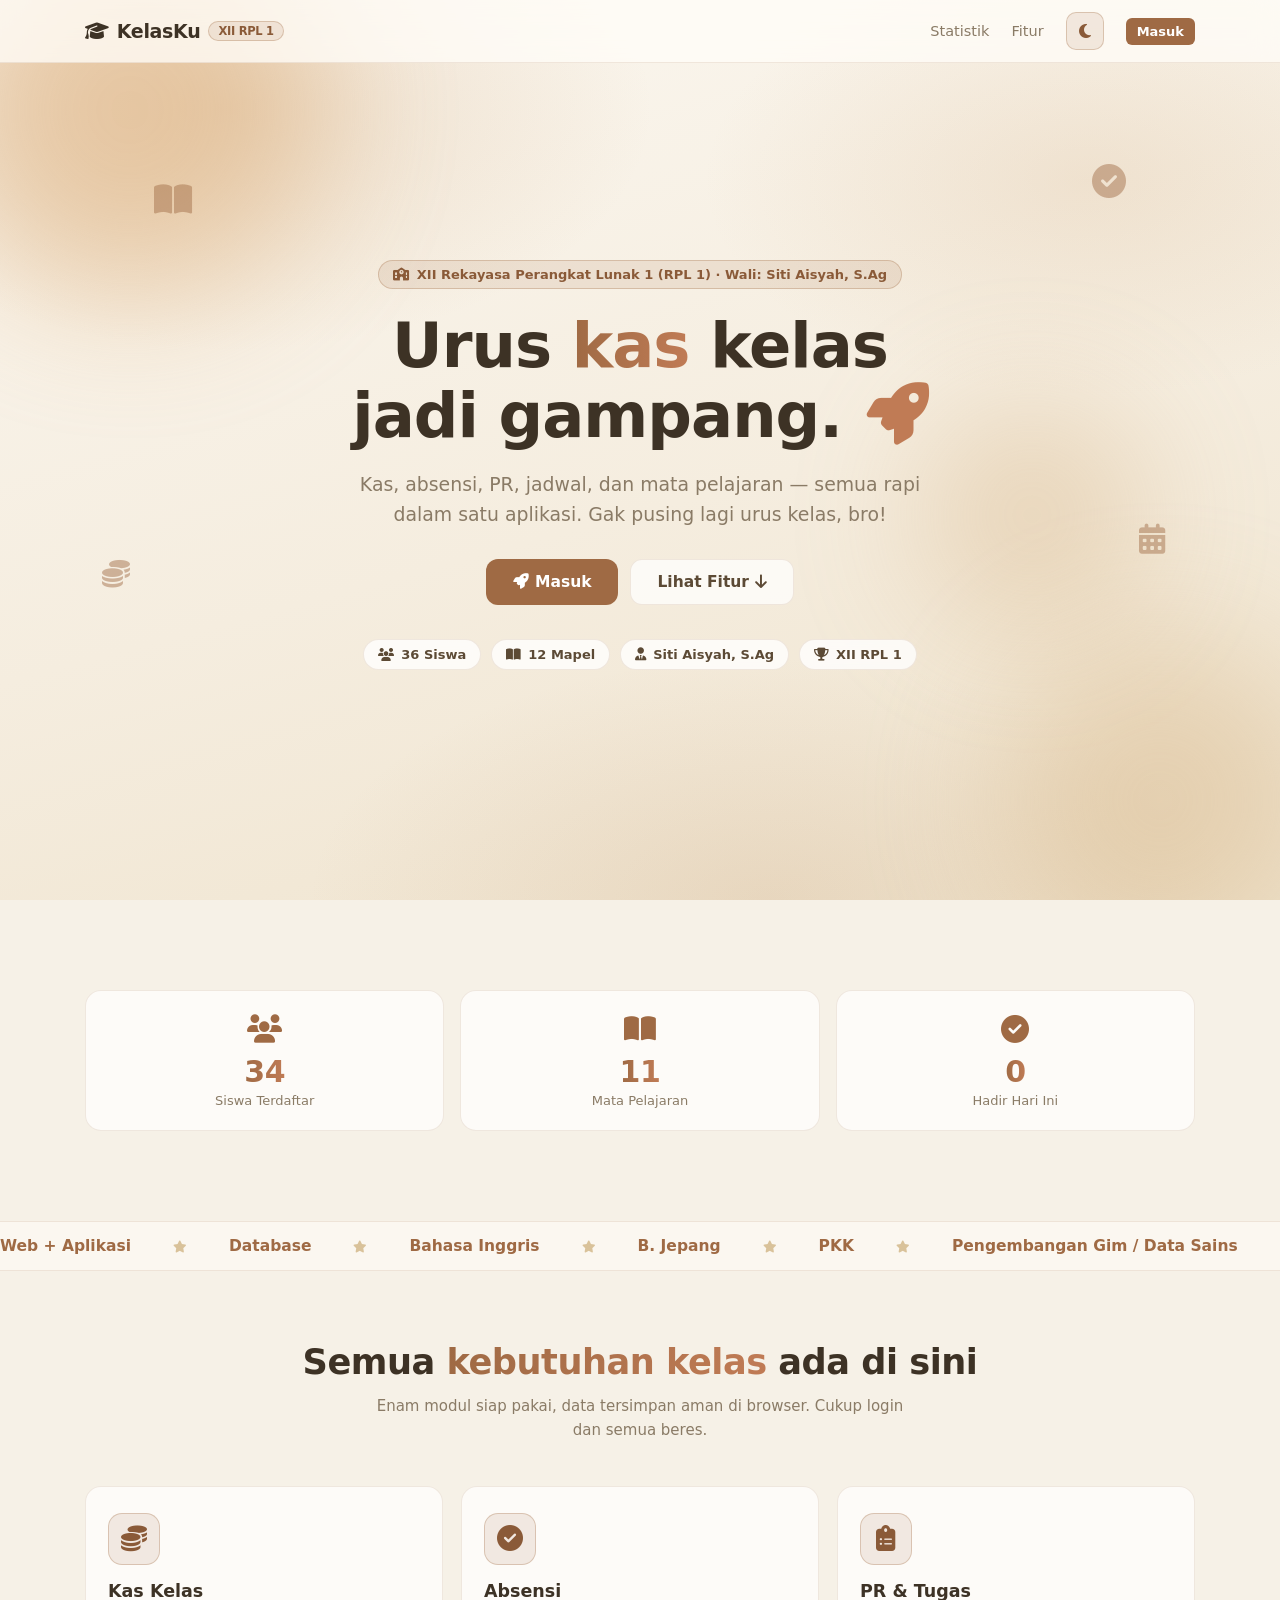
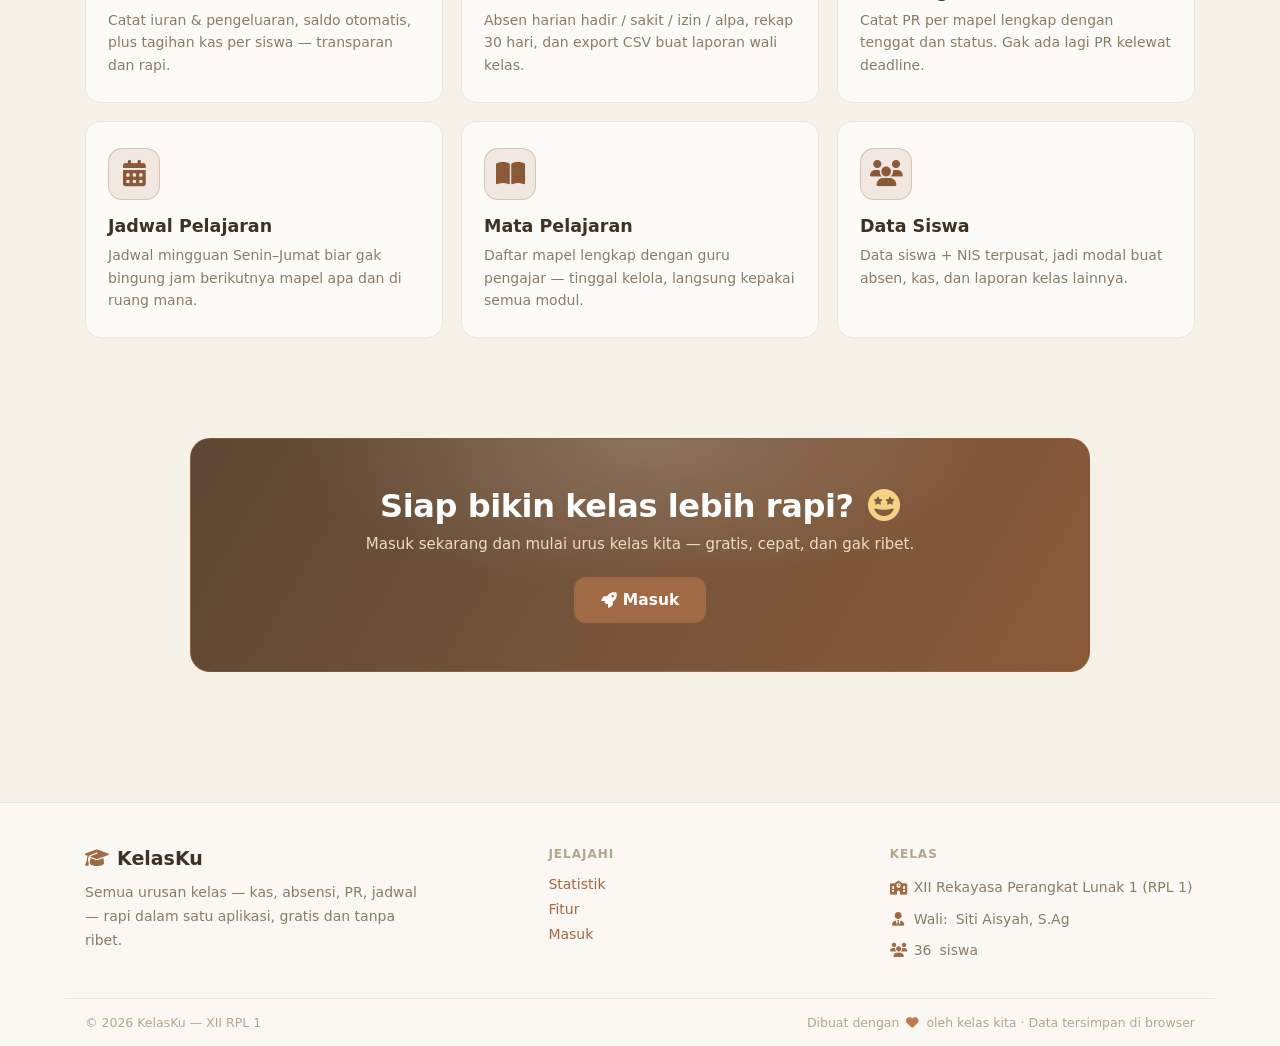
==== commit a7db0112: "Update Fitur" ====
--- a/index.html
+++ b/index.html
@@ -3,7 +3,7 @@
 <head>
   <meta charset="UTF-8" />
   <meta name="viewport" content="width=device-width, initial-scale=1.0" />
-  <title>KelasKu — XII RPL 1</title>
+  <title>KelasKu - XII RPL 1</title>
   <link rel="icon" href="data:image/svg+xml,<svg xmlns='http://www.w3.org/2000/svg' viewBox='0 0 640 512'><path fill='%239f6a44' d='M320 32c-8.1 0-16.1 1.4-23.7 4.1L15.8 137.4C6.3 140.9 0 149.9 0 160s6.3 19.1 15.8 22.6l57.9 20.9C57.3 229.3 48 259.8 48 291.9v28.1c0 28.4-10.8 57.7-22.3 80.8-6.5 13-13.9 25.8-22.5 37.6-4.6 6.4-5.1 14.3-1.2 20.9C7.2 473 13.9 480 22.1 480c6.7 0 13.3-3.2 17.5-8.6 11.6-15.2 21.9-31.6 30.6-48.5 8.8-17.1 16-35.5 21.8-54.6l92.4 33.4c11.3 4.1 23.6 6.2 36.1 6.2h.1c12.5 0 24.8-2.1 36.1-6.2l176.2-63.7c7-2.5 11.7-9.2 11.7-16.8v-35.8c0-32-10.8-62.5-21.8-89.1l56.4-20.4C441.7 179.1 448 170.1 448 160s-6.3-19.1-15.8-22.6L343.7 36.1C336.1 33.4 328.1 32 320 32zm49.2 223.1l-81.3 29.4c-8.9 3.2-18.2 4.8-27.9 4.8-9.7 0-19-1.6-27.9-4.8L128 251v-35.8c0-23.3 8.7-49.3 18-66.8l157.5 56.9c5.5 2 11.4 3 17.5 3s12-1 17.5-3L368.9 148.4c9.3 17.5 18 43.5 18 66.8V255.1z'/></svg>" />
   <link rel="stylesheet" href="https://cdnjs.cloudflare.com/ajax/libs/font-awesome/6.5.2/css/all.min.css" />
   <link rel="stylesheet" href="css/style.css" />
@@ -158,7 +158,10 @@
       <div class="login-hint">
         <strong>Akun default:</strong><br />
         Admin &nbsp; <b>admin</b> / <b>admin123</b><br />
-        Wali kelas &nbsp; <b>walikelas</b> / <b>walikelas123</b>
+        Wali kelas &nbsp; <b>walikelas</b> / <b>walikelas123</b><br />
+        Sekretaris &nbsp; <b>sekre</b> / <b>sekre123</b><br />
+        Bendahara &nbsp; <b>bendahara</b> / <b>bendahara123</b><br />
+        Murid &nbsp; <b>murid</b> / <b>murid123</b>
       </div>
     </div>
   </div>
@@ -181,6 +184,8 @@
         <a href="#/pelajaran" data-page="pelajaran"><i class="fa-solid fa-book-open"></i> Mata Pelajaran</a>
         <a href="#/jadwal" data-page="jadwal"><i class="fa-solid fa-calendar-days"></i> Jadwal</a>
         <a href="#/pr" data-page="pr"><i class="fa-solid fa-clipboard-list"></i> PR &amp; Tugas</a>
+        <a href="#/pengingat" data-page="pengingat"><i class="fa-solid fa-bell"></i> Pengingat Tugas</a>
+        <a href="#/profil" data-page="profil"><i class="fa-solid fa-user-gear"></i> Profil</a>
       </nav>
       <div class="sidebar-foot">
         <div class="user-chip">
@@ -224,6 +229,8 @@
   <script src="js/pelajaran.js"></script>
   <script src="js/jadwal.js"></script>
   <script src="js/pr.js"></script>
+  <script src="js/pengingat.js"></script>
+  <script src="js/profil.js"></script>
   <script src="js/app.js"></script>
   <script src="js/landing.js"></script>
 </body>
--- a/css/style.css
+++ b/css/style.css
@@ -359,6 +359,7 @@
 }
 .sidebar-nav a i { width: 20px; text-align: center; }
 .sidebar-nav a:hover { background: var(--bg); color: var(--text); }
+.sidebar-nav a.hidden { display: none; }
 .sidebar-nav a.active {
   background: var(--primary-soft);
   color: var(--primary);
@@ -380,6 +381,22 @@
 }
 .user-nama { font-weight: 600; font-size: 14px; }
 .user-role { font-size: 12px; color: var(--text-muted); }
+
+/* Profil */
+.profil-head {
+  display: flex;
+  align-items: center;
+  gap: 14px;
+}
+.avatar-lg {
+  width: 56px;
+  height: 56px;
+  font-size: 22px;
+}
+.badge-role {
+  background: var(--primary-soft);
+  color: var(--primary);
+}
 
 .main {
   flex: 1;
--- a/css/components.css
+++ b/css/components.css
@@ -64,6 +64,24 @@
 .form-row { display: grid; grid-template-columns: 1fr 1fr; gap: 12px; }
 .form-hint { font-size: 12px; color: var(--text-muted); margin-top: 4px; }
 
+/* Blind eye: toggle lihat/sembunyikan password (profil & form lain) */
+.pass-field { position: relative; }
+.pass-field input { padding-right: 42px; }
+.pass-eye {
+  position: absolute;
+  right: 5px;
+  top: 50%;
+  transform: translateY(-50%);
+  background: transparent;
+  border: none;
+  color: var(--text-soft);
+  cursor: pointer;
+  padding: 8px;
+  font-size: 15px;
+  border-radius: 6px;
+}
+.pass-eye:hover { color: var(--primary); }
+
 /* Card & section */
 .card {
   background: var(--surface);
@@ -117,6 +135,35 @@
   margin-top: 20px;
 }
 
+/* Dialog konfirmasi custom */
+.modal-konfirmasi {
+  text-align: center;
+  padding: 4px 2px;
+}
+.modal-konfirmasi h3 {
+  margin: 14px 0 8px;
+}
+.modal-konfirmasi .modal-actions {
+  justify-content: center;
+  margin-top: 22px;
+}
+.modal-konfirmasi-icon {
+  width: 56px;
+  height: 56px;
+  margin: 0 auto;
+  border-radius: 50%;
+  display: flex;
+  align-items: center;
+  justify-content: center;
+  background: var(--warning-soft);
+  color: var(--warning);
+  font-size: 22px;
+}
+.modal-konfirmasi-icon-danger {
+  background: var(--danger-soft);
+  color: var(--danger);
+}
+
 /* Toast */
 .toast-root {
   position: fixed;
@@ -172,6 +219,30 @@
   background: var(--surface);
   color: var(--text);
   font-size: 13.5px;
+}
+
+/* Draft absen harian: baris yang belum dikonfirmasi */
+.absen-pending-info {
+  display: inline-flex;
+  align-items: center;
+  gap: 6px;
+  font-size: 12.5px;
+  font-weight: 600;
+  color: var(--warning);
+  background: var(--warning-soft);
+  padding: 4px 10px;
+  border-radius: 999px;
+}
+.absen-row-pending td {
+  background: var(--warning-soft);
+}
+.absen-row-pending td:first-child {
+  border-left: 3px solid var(--warning);
+}
+.absen-pending-dot {
+  color: var(--warning);
+  margin-left: 6px;
+  font-size: 12px;
 }
 
 /* Progress bar kas */
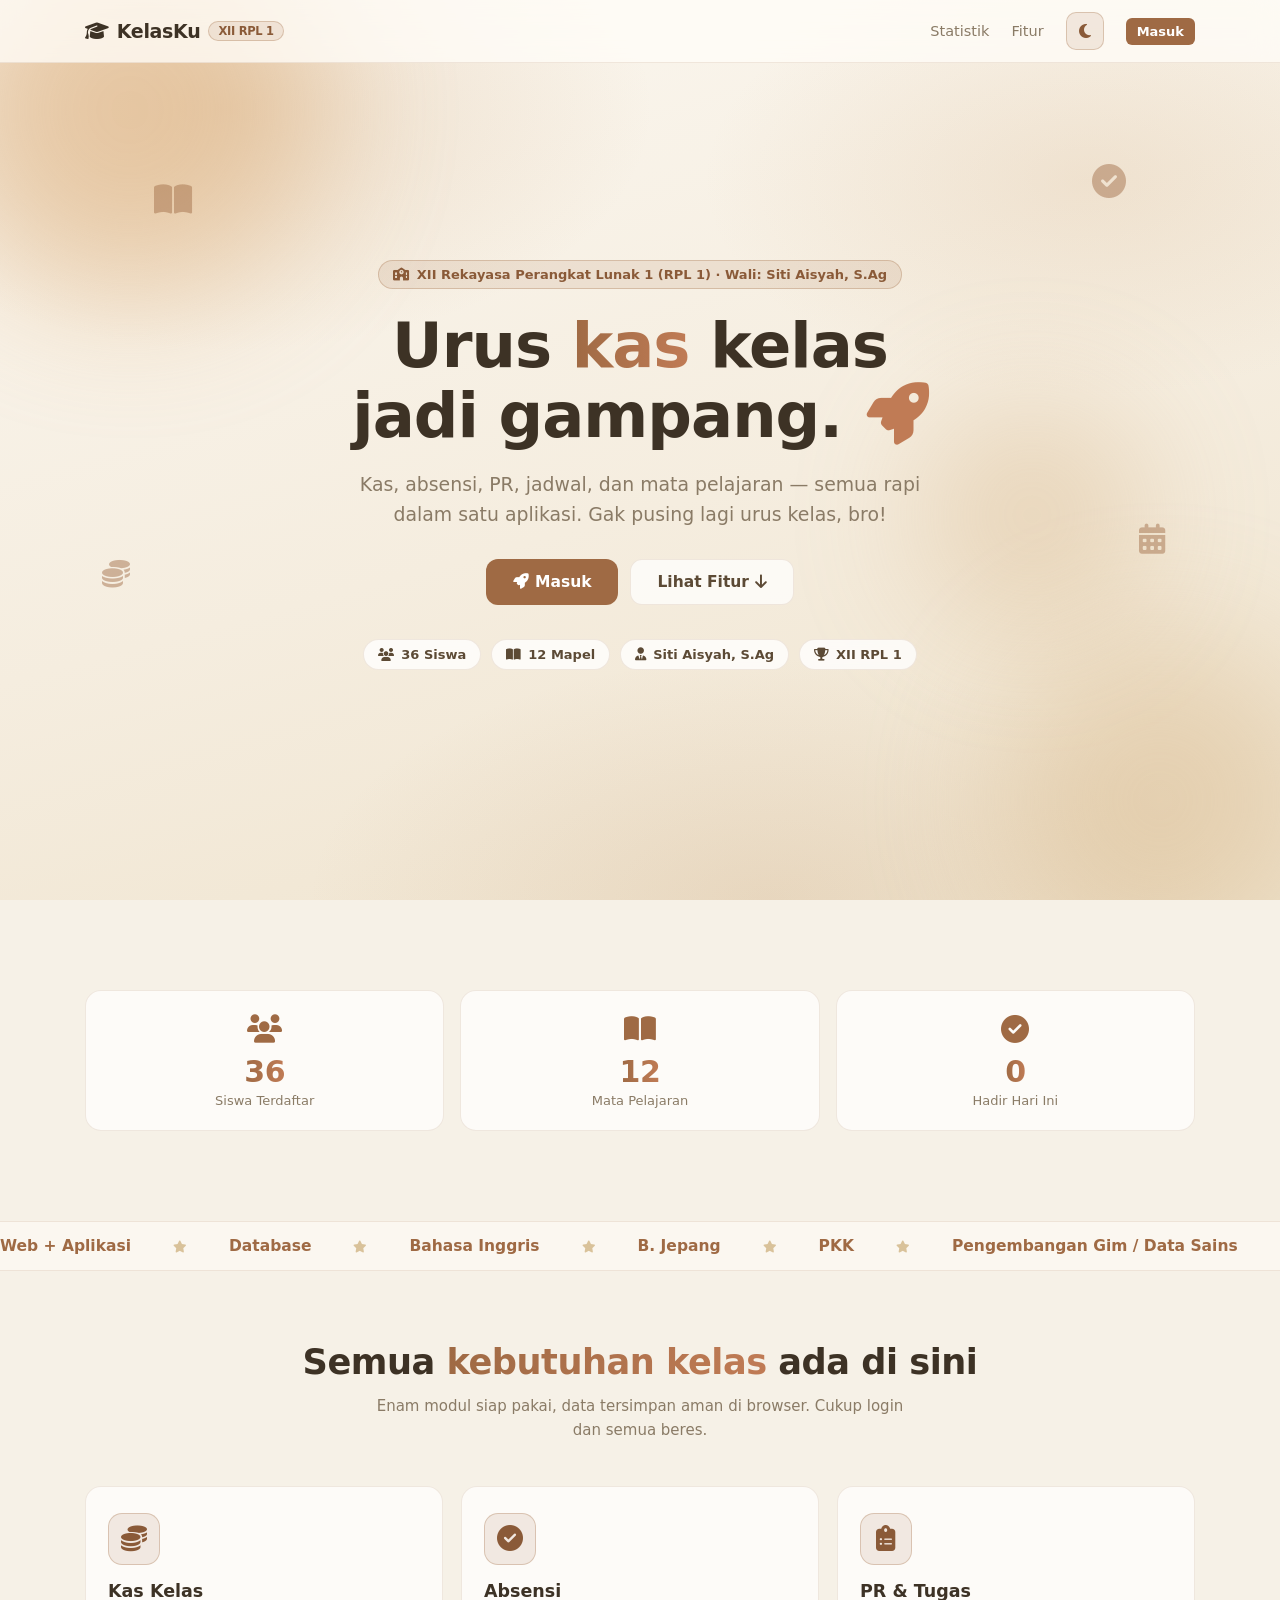
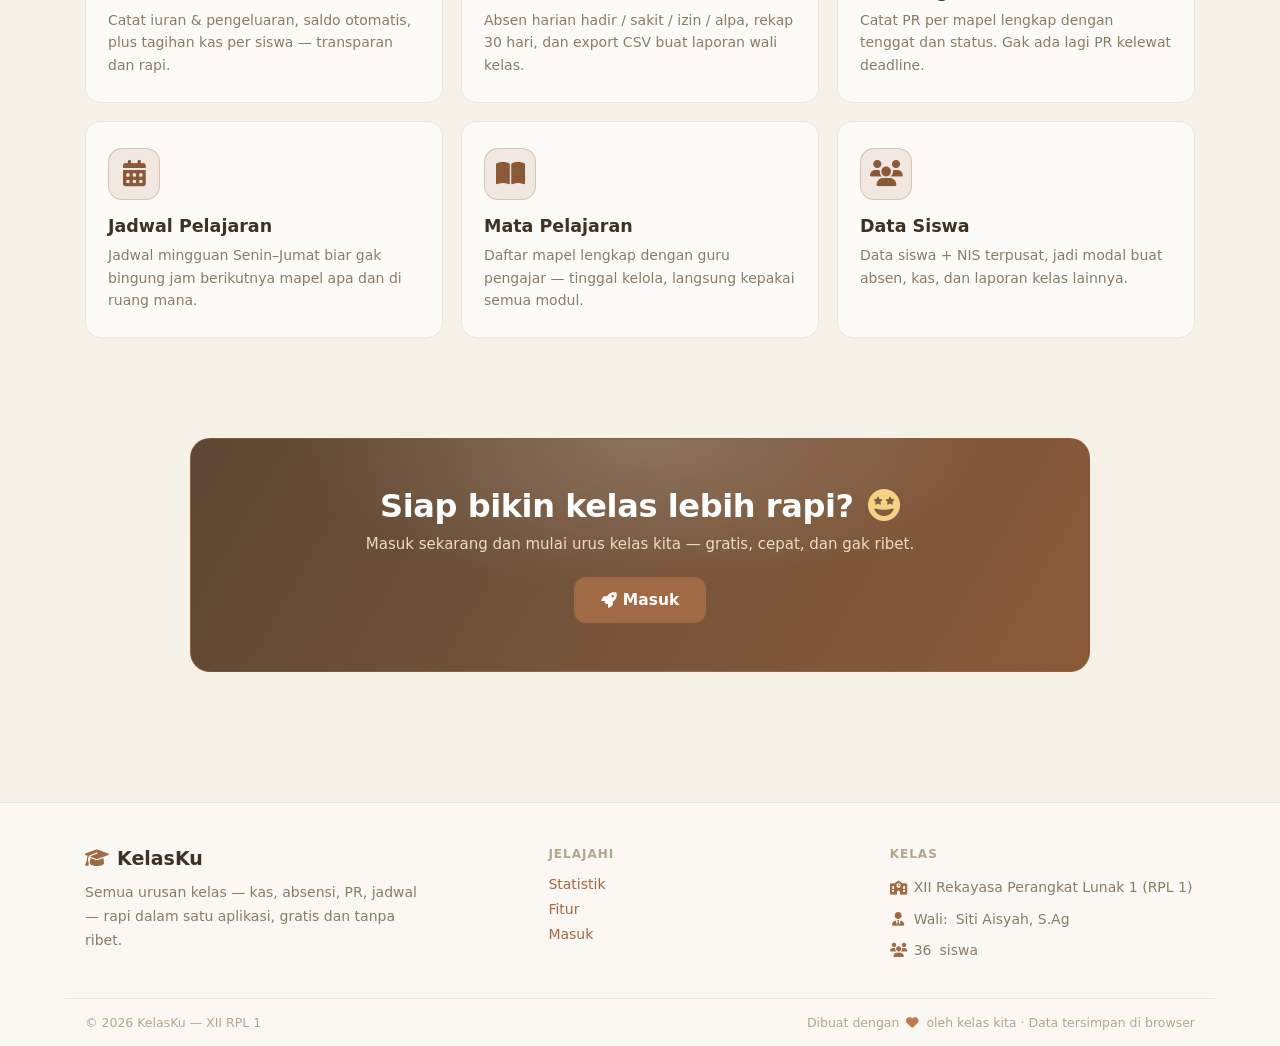
==== commit 5a94865e: "Update Terbaru Lagi" ====
--- a/index.html
+++ b/index.html
@@ -155,14 +155,6 @@
           <span id="loginErrorText"></span>
         </p>
       </form>
-      <div class="login-hint">
-        <strong>Akun default:</strong><br />
-        Admin &nbsp; <b>admin</b> / <b>admin123</b><br />
-        Wali kelas &nbsp; <b>walikelas</b> / <b>walikelas123</b><br />
-        Sekretaris &nbsp; <b>sekre</b> / <b>sekre123</b><br />
-        Bendahara &nbsp; <b>bendahara</b> / <b>bendahara123</b><br />
-        Murid &nbsp; <b>murid</b> / <b>murid123</b>
-      </div>
     </div>
   </div>
 
--- a/css/style.css
+++ b/css/style.css
@@ -307,20 +307,6 @@
   border-radius: 10px;
   text-align: left;
 }
-.login-hint {
-  margin-top: 24px;
-  font-size: 12.5px;
-  color: var(--text-muted);
-  background: var(--input-bg);
-  border: 1px dashed var(--primary-border);
-  border-radius: 10px;
-  padding: 12px 14px;
-  line-height: 2;
-  text-align: left;
-}
-.login-hint strong { color: var(--text-med); }
-.login-hint b { color: var(--primary-deep); font-weight: 600; }
-
 /* ===== Layout ===== */
 .app-shell { display: flex; min-height: 100vh; }
 
--- a/css/components.css
+++ b/css/components.css
@@ -290,6 +290,107 @@
   z-index: 1;
 }
 
+/* Impor cepat PR & tugas (tempel banyak baris) */
+.impor-area {
+  font-family: ui-monospace, SFMono-Regular, Menlo, Consolas, monospace;
+  font-size: 13px;
+  line-height: 1.65;
+  min-height: 160px;
+}
+.modal code {
+  background: var(--th-bg);
+  border: 1px solid var(--border);
+  border-radius: 4px;
+  padding: 1px 5px;
+  font-size: 11.5px;
+  font-family: ui-monospace, SFMono-Regular, Menlo, Consolas, monospace;
+  white-space: nowrap;
+}
+
+/* Toggle switch (mis. bagikan tugas ke pengingat) */
+.switch-field {
+  display: flex;
+  align-items: flex-start;
+  gap: 12px;
+  padding: 12px 14px;
+  border: 1px solid var(--border);
+  border-radius: 10px;
+  background: var(--surface-2);
+  cursor: pointer;
+  margin-bottom: 14px;
+}
+.switch-field:hover { border-color: var(--primary-border-strong); }
+.switch { position: relative; display: inline-block; flex: 0 0 auto; margin-top: 2px; }
+.switch input {
+  position: absolute;
+  inset: 0;
+  opacity: 0;
+  width: 100%;
+  height: 100%;
+  margin: 0;
+  cursor: pointer;
+}
+.switch-track {
+  display: block;
+  position: relative;
+  width: 40px;
+  height: 23px;
+  border-radius: 999px;
+  background: var(--text-soft);
+  transition: background 0.2s;
+}
+.switch-thumb {
+  position: absolute;
+  top: 3px;
+  left: 3px;
+  width: 17px;
+  height: 17px;
+  border-radius: 50%;
+  background: #fff;
+  box-shadow: 0 1px 3px rgba(0, 0, 0, 0.25);
+  transition: transform 0.2s;
+}
+.switch input:checked + .switch-track { background: var(--primary); }
+.switch input:checked + .switch-track .switch-thumb { transform: translateX(17px); }
+.switch input:focus-visible + .switch-track { box-shadow: 0 0 0 3px var(--primary-soft); }
+.switch-info { display: flex; flex-direction: column; gap: 2px; }
+.switch-info strong { font-size: 13.5px; }
+.switch-info span { font-size: 12px; color: var(--text-muted); line-height: 1.5; }
+
+/* Tag status berbagi pada kartu PR */
+.pr-share-tag {
+  display: inline-flex;
+  align-items: center;
+  gap: 6px;
+  font-size: 11.5px;
+  font-weight: 600;
+  color: var(--primary-deep);
+  background: var(--primary-soft);
+  border: 1px solid var(--primary-border-soft);
+  padding: 3px 9px;
+  border-radius: 999px;
+  margin-bottom: 10px;
+}
+.pr-share-off {
+  color: var(--text-muted);
+  background: var(--th-bg);
+  border-color: var(--border);
+}
+
+/* Daftar cadangan data (halaman Profil) */
+.cadangan-item {
+  display: flex;
+  align-items: center;
+  justify-content: space-between;
+  gap: 10px;
+  flex-wrap: wrap;
+  padding: 11px 0;
+  border-top: 1px solid var(--border);
+}
+.cadangan-item:first-of-type { border-top: none; }
+.cadangan-item strong { display: block; font-size: 13.5px; }
+.cadangan-item span { font-size: 12px; }
+
 /* Utilitas teks */
 .text-muted { color: var(--text-muted); }
 .text-success { color: var(--success); font-weight: 600; }
